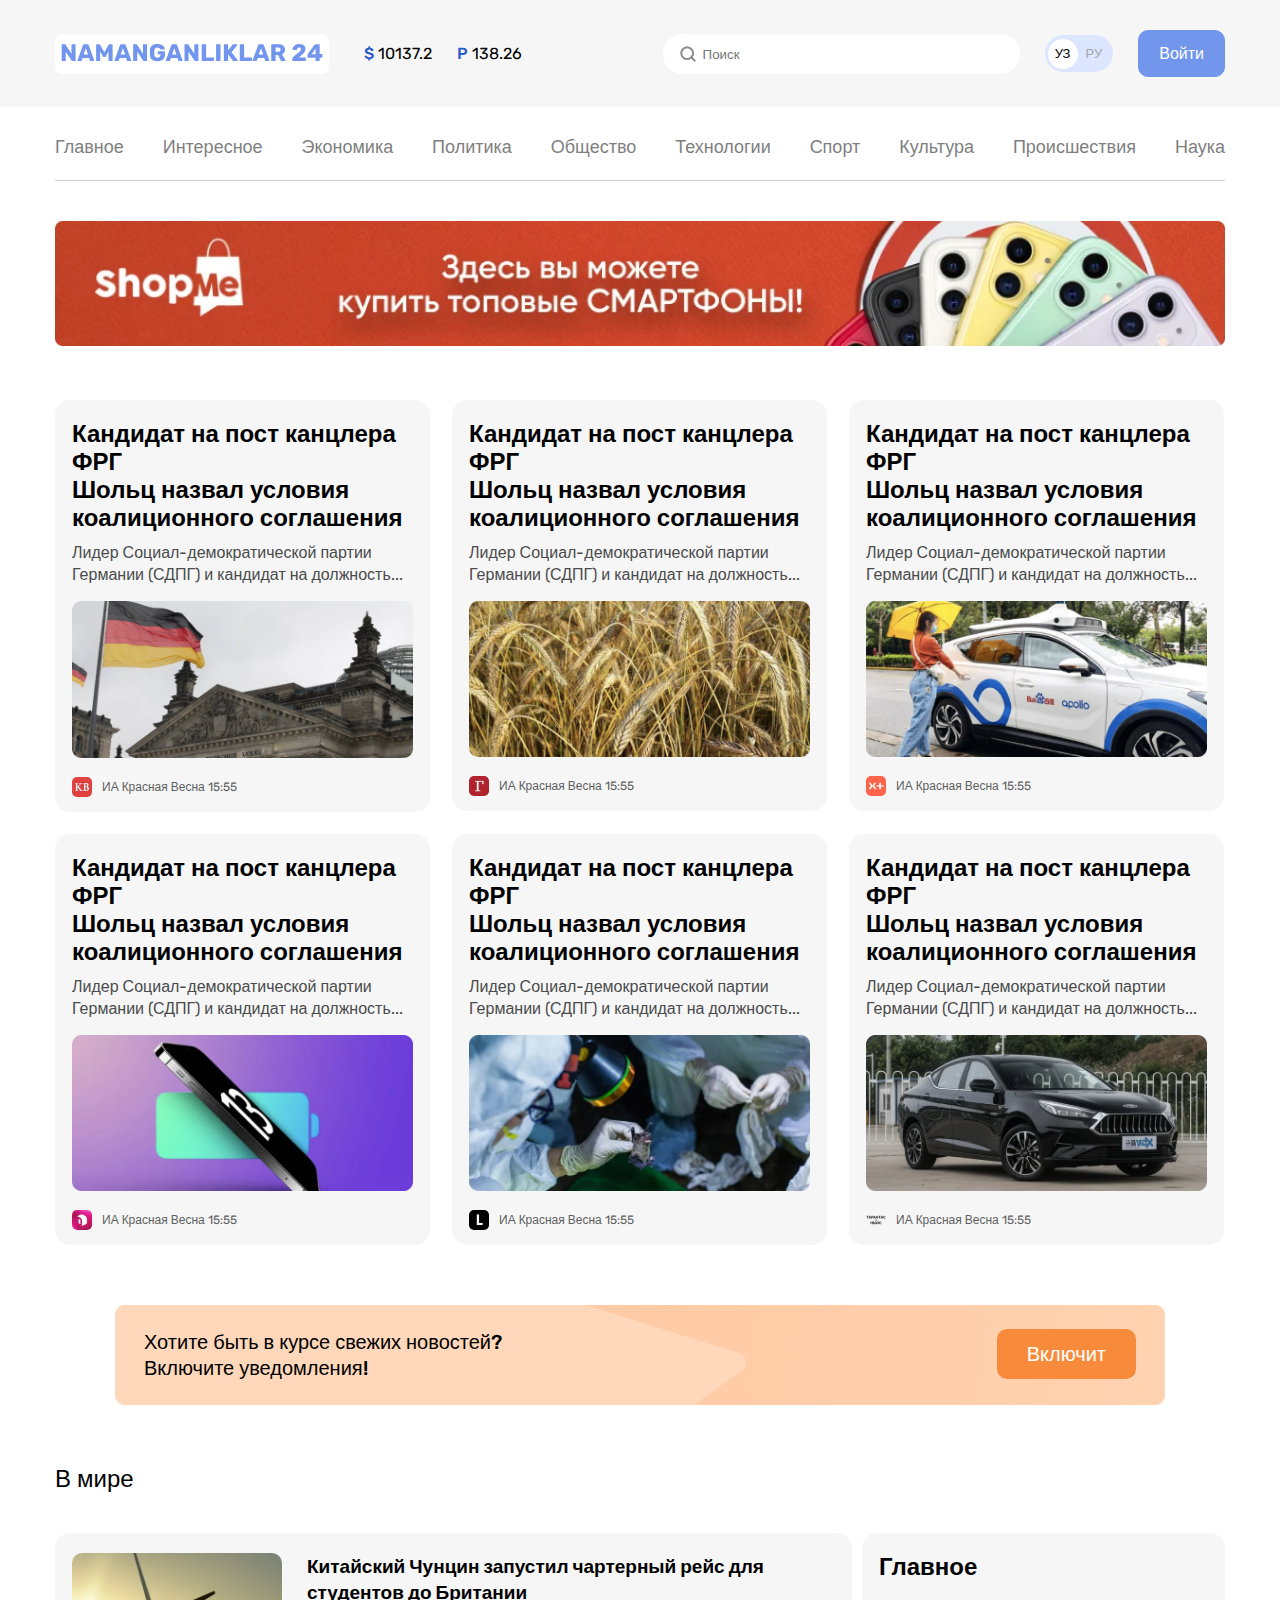
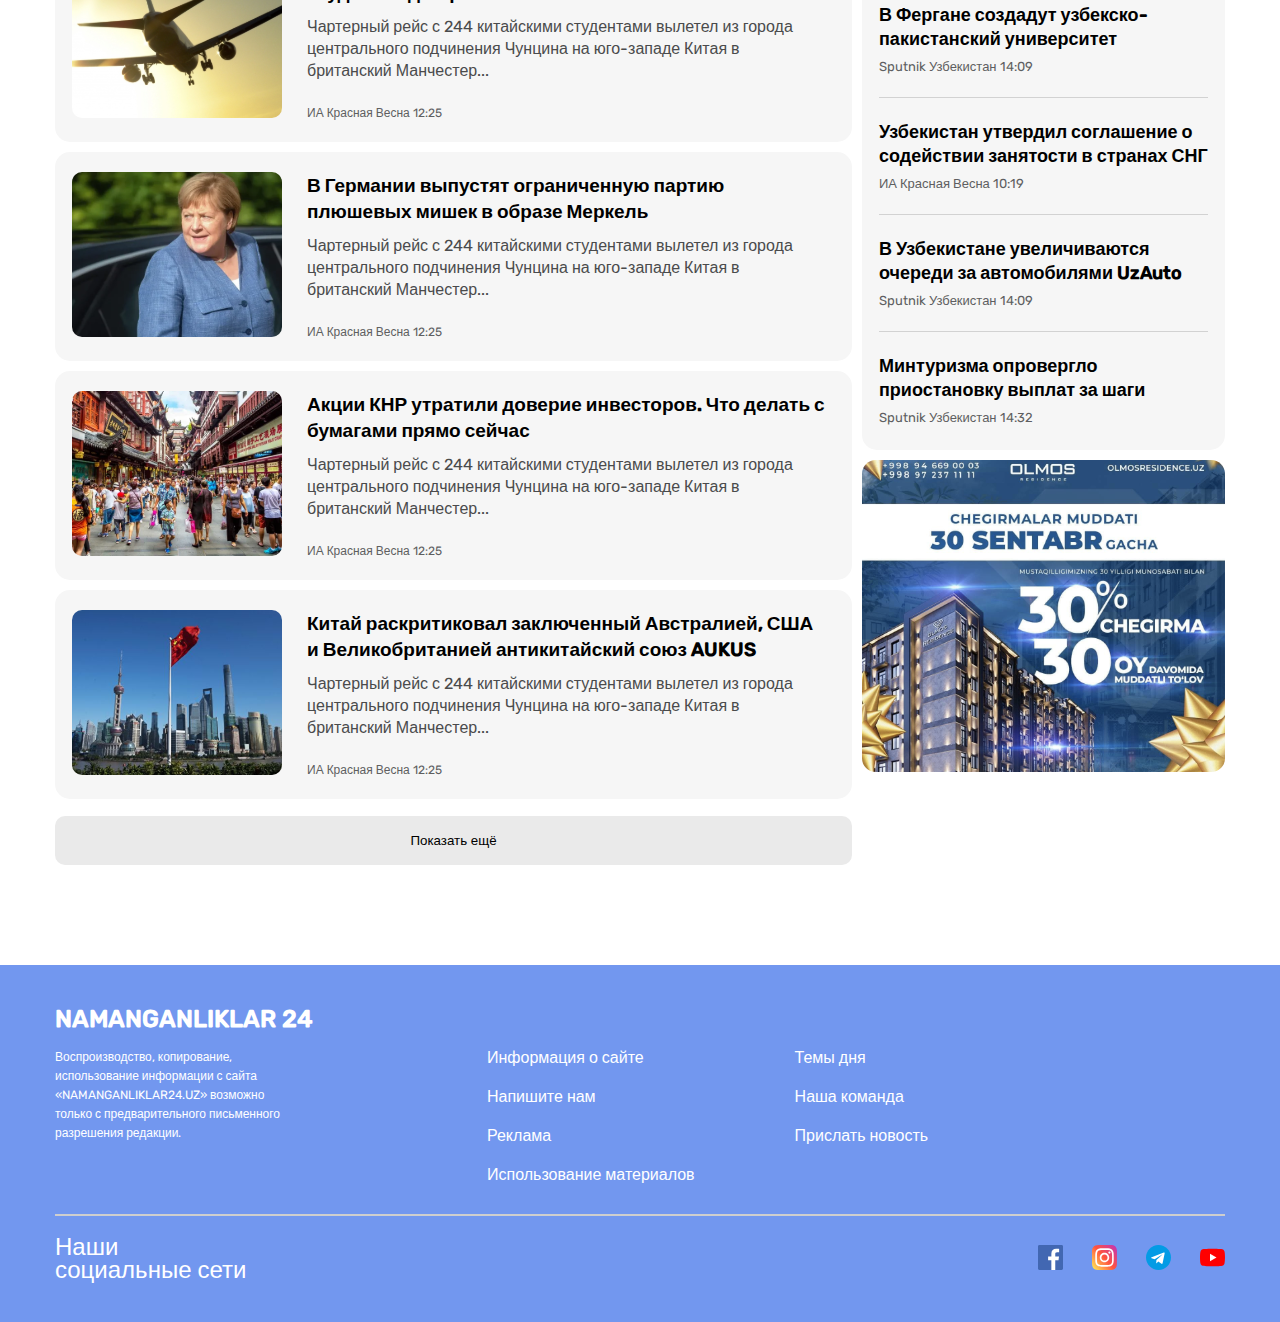
==== index.html @ 9842483d "Initial commit" ====
<!DOCTYPE html>
<html lang="en">

<head>
  <meta charset="UTF-8">
  <meta http-equiv="X-UA-Compatible" content="IE=edge">
  <meta name="viewport" content="width=device-width, initial-scale=1.0">
  <link rel="stylesheet" href="./css/main.css">
  <title>Namanganliklar 24</title>
</head>

<body>

  <header class="site-header" id="header">
    <div class="header-top">
      <div class="container">
        <div class="inner-header-top">
          <div class="header-right">
            <a href="#link" class="header-link">
              <img src="./images/logo.svg" alt="Site logo">
            </a>
            <div class="header-right-money">
              <p><span>$</span> 10137.2</p>
              <p><span>P</span> 138.26</p>
            </div>
          </div>

          <div class="header-left">
            <input type="search" placeholder="Поиск" class="header-input">
            <img src="./images/search.svg" alt="Input search icon">
            <div class="change-language-box">
              <div class="change-language">
                <span>УЗ</span>
                <p>РУ</p>
              </div>
            </div>
            <a href="#footer" class="header-btn">Войти</a>
          </div>
        </div>
      </div>
    </div>
    <div class="container">
      <div class="navbar">
        <ul class="navbar-list">
          <li class="navbar-item"><a href="#link">Главное</a></li>
          <li class="navbar-item"><a href="#link">Интересное</a></li>
          <li class="navbar-item"><a href="#link">Экономика</a></li>
          <li class="navbar-item"><a href="#link">Политика</a></li>
          <li class="navbar-item"><a href="#link">Общество</a></li>
          <li class="navbar-item"><a href="#link">Технологии</a></li>
          <li class="navbar-item"><a href="#link">Спорт</a></li>
          <li class="navbar-item"><a href="#link">Культура</a></li>
          <li class="navbar-item"><a href="#link">Происшествия</a></li>
          <li class="navbar-item"><a href="#link">Наука</a></li>
        </ul>
      </div>
    </div>
  </header>

  <main class="site-main">
    <div class="container">
      <div class="aside">
        <a href="#link">
          <img src="./images/aside-img.png" alt="ADS img">
        </a>
      </div>
    </div>

    <section class="cards-section">
      <div class="container">
        <ul class="cards-list">

          <li class="cards-item">
            <h2 class="cards-title">
              Кандидат на пост канцлера ФРГ <br> Шольц назвал условия коалиционного соглашения
            </h2>
            <p class="cards-desc">
              Лидер Социал-демократической партии Германии (СДПГ) и кандидат на должность...
            </p>
            <img src="./images/images-1.png" alt="Germany flag" class="cards-img">
            <div class="cards-footer">
              <img src="./images/text-img-1.svg" alt="Germany icon" class="cards-footer-icon">
              <p class="cards-footer-text">
                ИА Красная Весна 15:55
              </p>
            </div>
          </li>

          <li class="cards-item">
            <h2 class="cards-title">
              Кандидат на пост канцлера ФРГ <br> Шольц назвал условия коалиционного соглашения
            </h2>
            <p class="cards-desc">
              Лидер Социал-демократической партии Германии (СДПГ) и кандидат на должность...
            </p>
            <img src="./images/images-2.png" alt="Germany flag" class="cards-img">
            <div class="cards-footer">
              <img src="./images/text-img-2.svg" alt="Germany icon" class="cards-footer-icon">
              <p class="cards-footer-text">
                ИА Красная Весна 15:55
              </p>
            </div>
          </li>

          <li class="cards-item">
            <h2 class="cards-title">
              Кандидат на пост канцлера ФРГ <br> Шольц назвал условия коалиционного соглашения
            </h2>
            <p class="cards-desc">
              Лидер Социал-демократической партии Германии (СДПГ) и кандидат на должность...
            </p>
            <img src="./images/images-3.png" alt="Germany flag" class="cards-img">
            <div class="cards-footer">
              <img src="./images/text-img-3.svg" alt="Germany icon" class="cards-footer-icon">
              <p class="cards-footer-text">
                ИА Красная Весна 15:55
              </p>
            </div>
          </li>

          <li class="cards-item">
            <h2 class="cards-title">
              Кандидат на пост канцлера ФРГ <br> Шольц назвал условия коалиционного соглашения
            </h2>
            <p class="cards-desc">
              Лидер Социал-демократической партии Германии (СДПГ) и кандидат на должность...
            </p>
            <img src="./images/images-4.png" alt="Germany flag" class="cards-img">
            <div class="cards-footer">
              <img src="./images/text-img-4.svg" alt="Germany icon" class="cards-footer-icon">
              <p class="cards-footer-text">
                ИА Красная Весна 15:55
              </p>
            </div>
          </li>

          <li class="cards-item">
            <h2 class="cards-title">
              Кандидат на пост канцлера ФРГ <br> Шольц назвал условия коалиционного соглашения
            </h2>
            <p class="cards-desc">
              Лидер Социал-демократической партии Германии (СДПГ) и кандидат на должность...
            </p>
            <img src="./images/images-5.png" alt="iphone 13 pro images" class="cards-img">
            <div class="cards-footer">
              <img src="./images/text-img-5.svg" alt="Germany icon" class="cards-footer-icon">
              <p class="cards-footer-text">
                ИА Красная Весна 15:55
              </p>
            </div>
          </li>

          <li class="cards-item">
            <h2 class="cards-title">
              Кандидат на пост канцлера ФРГ <br> Шольц назвал условия коалиционного соглашения
            </h2>
            <p class="cards-desc">
              Лидер Социал-демократической партии Германии (СДПГ) и кандидат на должность...
            </p>
            <img src="./images/images-6.png" alt="Car which black img" class="cards-img">
            <div class="cards-footer">
              <img src="./images/text-img-6.svg" alt="Germany icon" class="cards-footer-icon">
              <p class="cards-footer-text">
                ИА Красная Весна 15:55
              </p>
            </div>
          </li>

        </ul>
      </div>

    </section>

    <section class="background-section">
      <div class="container">
        <div class="background">
          <div class="background-left">
            <h2 class="background-title">
              Хотите быть в курсе свежих новостей? Включите уведомления!
            </h2>
          </div>
          <div class="background-right">
            <a href="#link">
              Включит
            </a>
          </div>
        </div>
      </div>
    </section>

    <section class="news-section">
      <div class="container">
        <div class="news">
          <h2 class="news-title">В мире</h2>

          <div class="news-wrapper">
            <ul class="news-content">
              <li class="news-card">
                <div class="news-img">
                  <img src="./images/photo1.svg" width="210" height="165" alt="The plane is flying in the sky">
                </div>
                <div class="news-card-content">
                  <h3>Китайский Чунцин запустил чартерный рейс для студентов до Британии</h3>
                  <p>Чартерный рейс с 244 китайскими студентами вылетел из города центрального подчинения Чунцина на
                    юго-западе Китая в британский Манчестер...</p>
                  <span>ИА Красная Весна 12:25</span>
                </div>
              </li>
              <li class="news-card">
                <div class="news-img">
                  <img src="./images/photo2.svg" width="210" height="165" alt="The plane is flying in the sky">
                </div>
                <div class="news-card-content">
                  <h3>В Германии выпустят ограниченную партию плюшевых мишек в образе Меркель</h3>
                  <p>Чартерный рейс с 244 китайскими студентами вылетел из города центрального подчинения Чунцина на
                    юго-западе Китая в британский Манчестер...</p>
                  <span>ИА Красная Весна 12:25</span>
                </div>
              </li>
              <li class="news-card">
                <div class="news-img">
                  <img src="./images/photo3.svg" width="210" height="165" alt="The plane is flying in the sky">
                </div>
                <div class="news-card-content">
                  <h3>Акции КНР утратили доверие инвесторов. Что делать с бумагами прямо сейчас</h3>
                  <p>Чартерный рейс с 244 китайскими студентами вылетел из города центрального подчинения Чунцина на
                    юго-западе Китая в британский Манчестер...</p>
                  <span>ИА Красная Весна 12:25</span>
                </div>
              </li>
              <li class="news-card">
                <div class="news-img">
                  <img src="./images/photo4.svg" width="210" height="165" alt="The plane is flying in the sky">
                </div>
                <div class="news-card-content">
                  <h3>Китай раскритиковал заключенный Австралией, США и Великобританией антикитайский союз AUKUS</h3>
                  <p>Чартерный рейс с 244 китайскими студентами вылетел из города центрального подчинения Чунцина на
                    юго-западе Китая в британский Манчестер...</p>
                  <span>ИА Красная Весна 12:25</span>
                </div>
              </li>
            </ul>
            <div class="news-aside">
              <ul class="news_aside-list">
                <li class="news_aside-item">
                  <h2>Главное</h2>
                </li>

                <li class="news_aside-item">
                  <h3 class="aside_list-text">В Фергане создадут узбекско-пакистанский университет</h3>
                  <p class="aside_list-footer">Sputnik Узбекистан 14:09</p>
                </li>

                <li class="news_aside-item">
                  <h3 class="aside_list-text">Узбекистан утвердил соглашение о содействии занятости в странах СНГ</h3>
                  <p class="aside_list-footer">ИА Красная Весна 10:19</p>
                </li>

                <li class="news_aside-item">
                  <h3 class="aside_list-text">В Узбекистане увеличиваются очереди за автомобилями UzAuto</h3>
                  <p class="aside_list-footer">Sputnik Узбекистан 14:09</p>
                </li>

                <li class="news_aside-item">
                  <h3 class="aside_list-text">Минтуризма опровергло приостановку выплат за шаги</h3>
                  <p class="aside_list-footer">Sputnik Узбекистан 14:32</p>
                </li>
              </ul>
              <a href="#link" class="news_aside-img">
                <img src="./images/news-aside-img.svg" width="393" height="338" alt="ADS for home">
              </a>
            </div>
          </div>

          <button>Показать ещё </button>

        </div>
      </div>
    </section>

  </main>

  <footer class="site-footer" id="footer">
    <div class="container">
      <div class="footer-inner footer">
        <a href="#header" class="footer__logo-link">
          NAMANGANLIKLAR 24
        </a>
        <div class="footer__content-center center">
          <div class="center__text-wrapper">
            <p>Воспроизводство, копирование, использование информации с сайта «NAMANGANLIKLAR24.UZ» возможно только с
              предварительного письменного разрешения редакции.</p>
          </div>
          <div class="center__list-wrapper">
            <ul class="center__list">
              <li class="center__item"><a href="#header">Информация о сайте</a></li>
              <li class="center__item"><a href="#header">Напишите нам</a></li>
              <li class="center__item"><a href="#header">Реклама</a></li>
              <li class="center__item"><a href="#header">Использование материалов</a></li>
            </ul>
            <ul class="center__list">
              <li class="center__item"><a href="#header">Темы дня</a></li>
              <li class="center__item"><a href="#header">Наша команда</a></li>
              <li class="center__item"><a href="#header">Прислать новость</a></li>
            </ul>
          </div>
        </div>
        <div class="footer__bottom">
          <div class="footer__subtitle-wrapper">
            <h2>Наши <br> социальные сети</h2>
          </div>
          <div class="footer__social-links">
            <a href="#header">
              <img src="./images/free-icon-facebook-1384053 1.svg" width="25" height="25" alt="Facebook icon">
            </a>
            <a href="#header">
              <img src="./images/free-icon-instagram-2111463 1.svg" width="25" height="25" alt="Instagram icon">
            </a>
            <a href="#header">
              <img src="./images/free-icon-telegram-2111646 1.svg" width="25" height="25" alt="Telegram icon">
            </a>
            <a href="#header">
              <img src="./images/free-icon-youtube-1384060 1.svg" width="25" height="25" alt="Youtube icon">
            </a>
          </div>
        </div>
      </div>
    </div>
  </footer>

</body>

</html>
---- css/main.css ----
/* rubik-regular - latin */
@font-face {
  font-family: 'Rubik';
  font-style: normal;
  font-weight: 400;
  src: local(''),
    url('../fonts/rubik-v20-latin-regular.woff2') format('woff2'),
    /* Chrome 26+, Opera 23+, Firefox 39+ */
    url('../fonts/rubik-v20-latin-regular.woff') format('woff');
  /* Chrome 6+, Firefox 3.6+, IE 9+, Safari 5.1+ */
}

/* rubik-500 - latin */
@font-face {
  font-family: 'Rubik';
  font-style: normal;
  font-weight: 500;
  src: local(''),
    url('../fonts/rubik-v20-latin-500.woff2') format('woff2'),
    /* Chrome 26+, Opera 23+, Firefox 39+ */
    url('../fonts/rubik-v20-latin-500.woff') format('woff');
  /* Chrome 6+, Firefox 3.6+, IE 9+, Safari 5.1+ */
}

* {
  margin: 0;
  padding: 0;
  box-sizing: border-box;
  list-style: none;
  text-decoration: none;
}

body {
  font-family: 'Rubik', sans-serif;
}

html{
  scroll-behavior: smooth;
}

.container {
  width: 1200px;
  margin: 0 auto;
  padding: 0 15px;
}

.site-header {
  margin-bottom: 40px;
}

.header-top {
  padding: 30px 0;
  background-color: #F6F6F6;
  ;
}

.inner-header-top {
  display: flex;
  align-items: center;
}

.header-right {
  display: flex;
  align-items: center;
  margin-right: auto;
}

.header-link {
  padding: 9px 6px 8px;
  display: inline-block;
  background: #FFFFFF;
  border-radius: 7px;
  margin-right: 35px;
}

.header-right-money {
  display: flex;
}

.header-right-money p:first-child {
  margin-right: 25px;
}

.header-right-money span {
  font-weight: 500;
  font-size: 16px;
  line-height: 19px;
  color: #2959CE;
}

.header-left {
  display: flex;
  align-items: center;
}

.header-left img {
  margin: 0 6px 0 15px;
  position: absolute;
  color: #A6A6A6;
}

.header-input {
  padding: 13px 140px 12px 40px;
  border: none;
  margin-right: 25px;
  background: #FFFFFF;
  border-radius: 60px;
}

.change-language-box {
  margin-right: 25px;
  display: flex;
  background: #DCE6FF;
  border-radius: 39px;
}

.change-language {
  padding: 0px 3px;
  display: flex;
  align-items: center;
  font-weight: 400;
  font-size: 13px;
  line-height: 15px;
}

.change-language:hover p {
  background-color: #fff;
  border-radius: 50%;
  cursor: pointer;
  color: black;
}

.change-language-box:hover span {
  background-color: transparent;
  color: #A6A6A6;
}

.change-language-box span {
  width: 30px;
  height: 30px;
  display: flex;
  align-items: center;
  justify-content: center;
  background-color: #fff;
  border-radius: 50%;
  cursor: pointer;
  transition: all .3s;
}


.change-language-box p {
  margin: 3px 0 3px;
  padding: 8px;
  color: #A6A6A6;
  transition: all .3s;
}

.header-btn {
  padding: 13px 20px;
  display: inline-block;
  font-weight: 500;
  font-size: 16px;
  line-height: 19px;
  color: #FFFFFF;
  background: #7296EC;
  border-radius: 10px;
  text-decoration: none;
  border: 1px solid #7296EC;
  transition: all .3s;
}

.header-btn:hover {
  background-color: #fff;
  color: #7296EC;
}

.navbar-list {
  padding: 30px 0 20px;
  display: flex;
  justify-content: space-between;
  border-bottom: 1px solid #D1D1D1;
  list-style: none;
}

.navbar-item a {
  font-weight: 500;
  font-size: 18px;
  line-height: 21px;
  text-align: center;
  color: #7F7F7F;
  text-decoration: none;
}

.navbar-item {
  border-bottom: 2px solid transparent;
  transition: all .3s;
}

.navbar-item:hover {
  border-bottom: 2px solid black;
}

.aside {
  margin-bottom: 50px;
}

.aside a {
  display: inline-block;
}

.aside img {
  width: 100%;
}

/* section card */

.cards-list {
  margin-bottom: 60px;
  display: flex;
  align-items: center;
  flex-wrap: wrap;
  gap: 22px;
}

.cards-item {
  padding: 20px 17px 15px;
  width: 375px;
  background: #F6F6F6;
  border-radius: 15px;
}

.cards-title {
  margin-bottom: 10px;
  width: 15;
}

.cards-desc {
  margin-bottom: 15px;
  width: 15;
  font-weight: 400;
  font-size: 16px;
  line-height: 22px;
  color: #4A4B4C;
}

.cards-img {
  margin-bottom: 15px;
  width: 100%;
}

.cards-footer {
  display: flex;
  align-items: center;
  gap: 10px;
}

.cards-footer-text {
  font-weight: 400;
  font-size: 12px;
  line-height: 14px;
  color: #5E5F61;
}

/* background-section */

.background-section {
  margin-bottom: 60px;
}

.background {
  margin: 0 auto;
  padding: 24px 29px;
  width: 1050px;
  display: flex;
  justify-content: space-between;
  background-image: url(../images/bg-img.svg);
}

.background-title {
  width: 404px;
  font-weight: 500;
  font-size: 20px;
  line-height: 26px;
  color: #000000;
}

.background-right a {
  padding: 13px 30px;
  display: inline-block;
  font-weight: 500;
  font-size: 20px;
  line-height: 24px;
  color: #FFFFFF;
  background: #F78B3B;
  border-radius: 10px;
}

/* News section */

.news-section {
  margin-bottom: 100px;
}

.news-title {
  margin-bottom: 40px;
  font-weight: 500;
  font-size: 24px;
  line-height: 28px;
  color: #000000;
}

.news-wrapper {
  margin-bottom: 17px;
  display: flex;
  gap: 10px;
}

.news-content {
  display: flex;
  flex-direction: column;
  gap: 10px;
}

.news-card {
  padding: 20px 25px 20px 17px;
  width: 797px;
  display: flex;
  align-items: center;
  justify-content: space-between;
  background: #F6F6F6;
  border-radius: 15px;
}

.news-card-content {
  width: 520px;
}

.news-card-content h3 {
  margin-bottom: 10px;
  font-size: 19px;
  line-height: 26px;
  color: #000000;
}

.news-card-content p {
  margin-bottom: 20px;
  font-weight: 400;
  font-size: 16px;
  line-height: 22px;
  color: #4A4B4C;
}

.news-card-content span {
  font-weight: 400;
  font-size: 12px;
  line-height: 14px;
  color: #5E5F61;
}

.news_aside-list {
  margin-bottom: 10px;
  padding: 20px 17px 25px;
  background: #F6F6F6;
  border-radius: 15px;
}

.news_aside-item+.news_aside-item {
  padding: 22px 0 23px;
  border-bottom: 1px solid #D2D2D2;
}

.news_aside-item:last-child {
  padding-bottom: 0;
  border: none;
}

.aside_list-text {
  margin-bottom: 8px;
  font-size: 18px;
  line-height: 24px;
  color: #000000;
}

.aside_list-footer {
  font-weight: 400;
  font-size: 13px;
  line-height: 15px;
  color: #5E5F61;
}

.news_aside-img {
  display: inline-block;
}

.news_aside-img img {
  width: 100%;
  height: 100%;
}

.news button {
  padding: 17px;
  width: 797px;
  border: none;
  background: #EAEAEA;
  border-radius: 10px;
}

/* Footer section */

.site-footer {
  background: #7297ef;
  padding: 40px 0;
}

.footer__logo-link {
  display: inline-block;
  margin-bottom: 15px;
  font-weight: 700;
  font-size: 24px;
  line-height: 28px;
  color: #fff;
}

.footer__content-center {
  padding-bottom: 30px;
  border-bottom: 2px solid #cecece;
  display: flex;
  align-items: flex-start;
}

.center__text-wrapper {
  margin-right: 203px;
  width: 229px;
  font-weight: 400;
  font-size: 12px;
  line-height: 19px;
  color: #FFFFFF;
}

.center__list-wrapper {
  display: flex;
}

.center__list:nth-child(1) {
  margin-right: 100px;
}

.center__list-wrapper p {
  font-weight: 400;
  font-size: 12px;
  line-height: 19px;
  color: #FFFFFF;
}

.center__list {
  font-weight: 500;
  font-size: 16px;
  line-height: 19px;
}

.center__item a{
  color: #FFFFFF;
}

.center__item+.center__item {
  margin-top: 20px;
}

.footer__bottom {
  padding-top: 20px;
  display: flex;
  align-items: center;
  justify-content: space-between;
}

.footer__subtitle-wrapper h2 {
  font-weight: 500;
  font-style: 18px;
  line-height: 23px;
  color: #FFFFFF;
}

.footer__social-links a {
  display: inline-block;
}

a+a {
  margin-left: 25px;
}
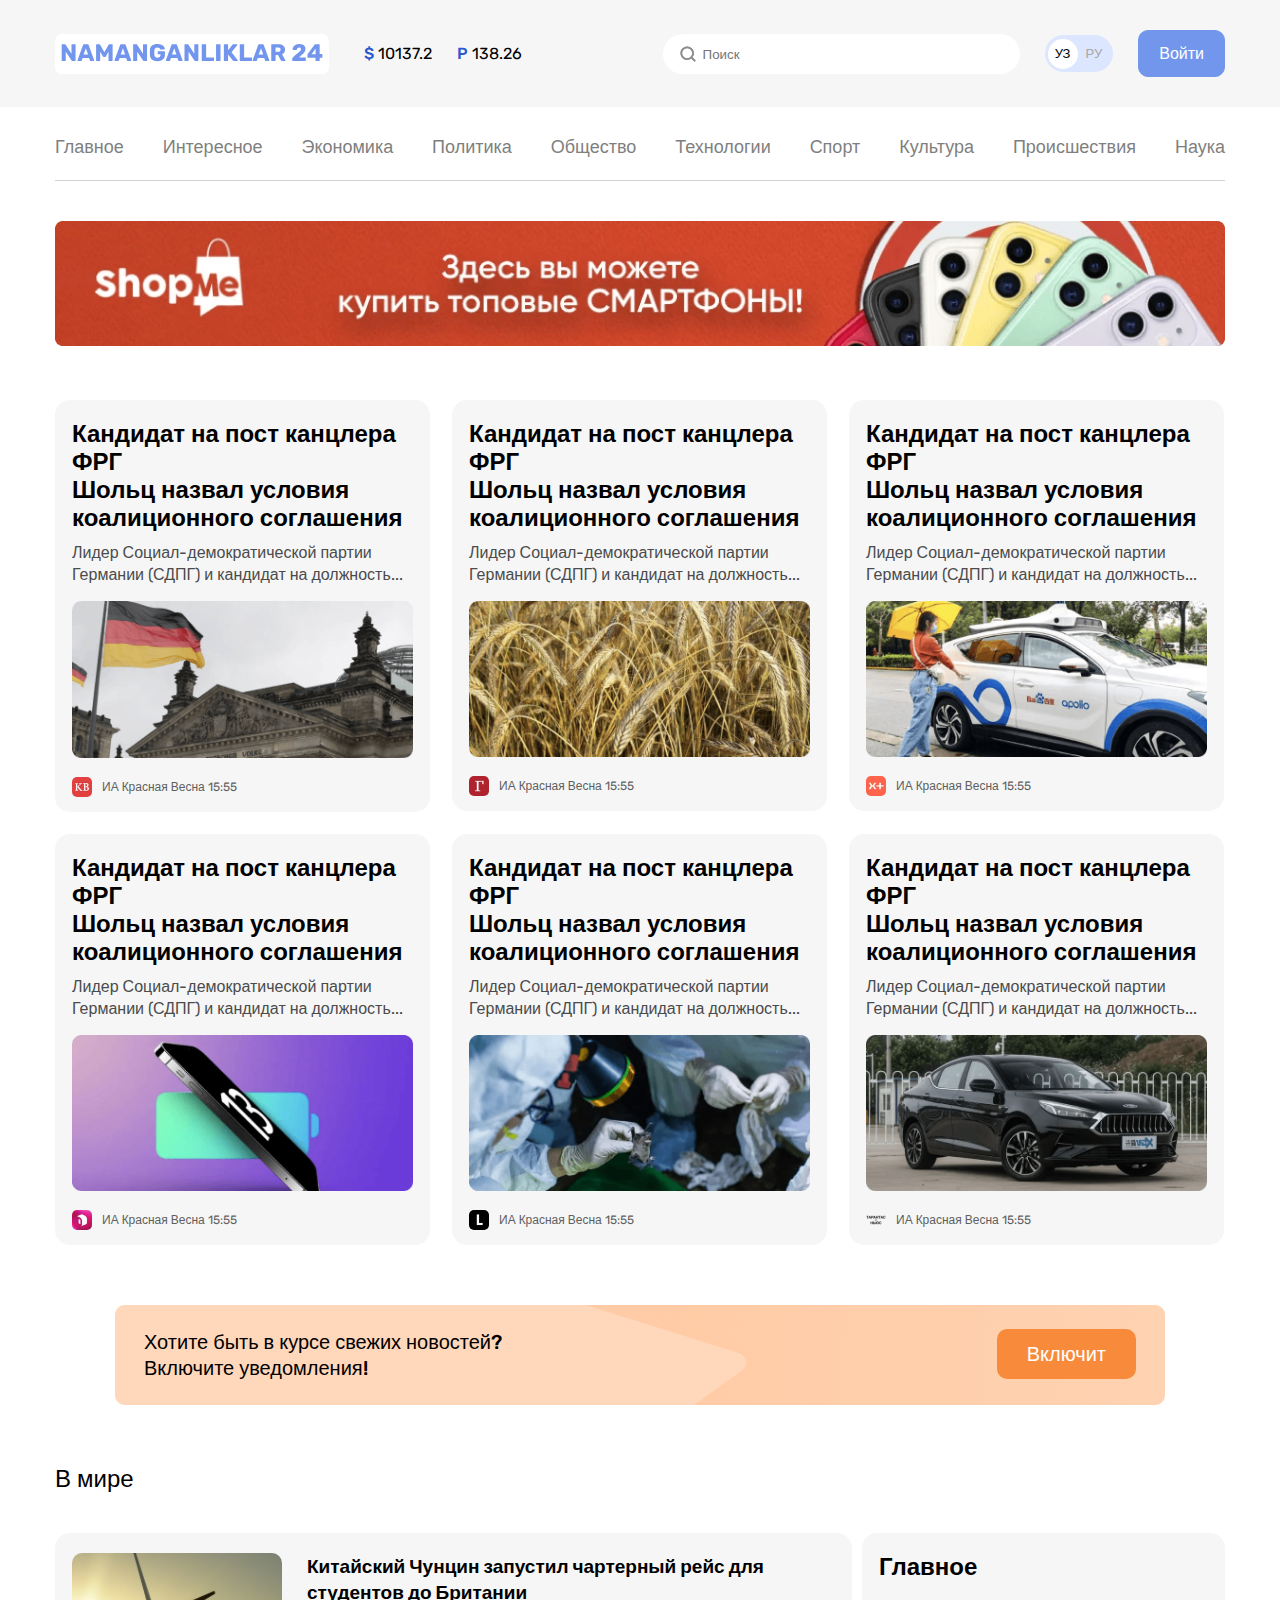
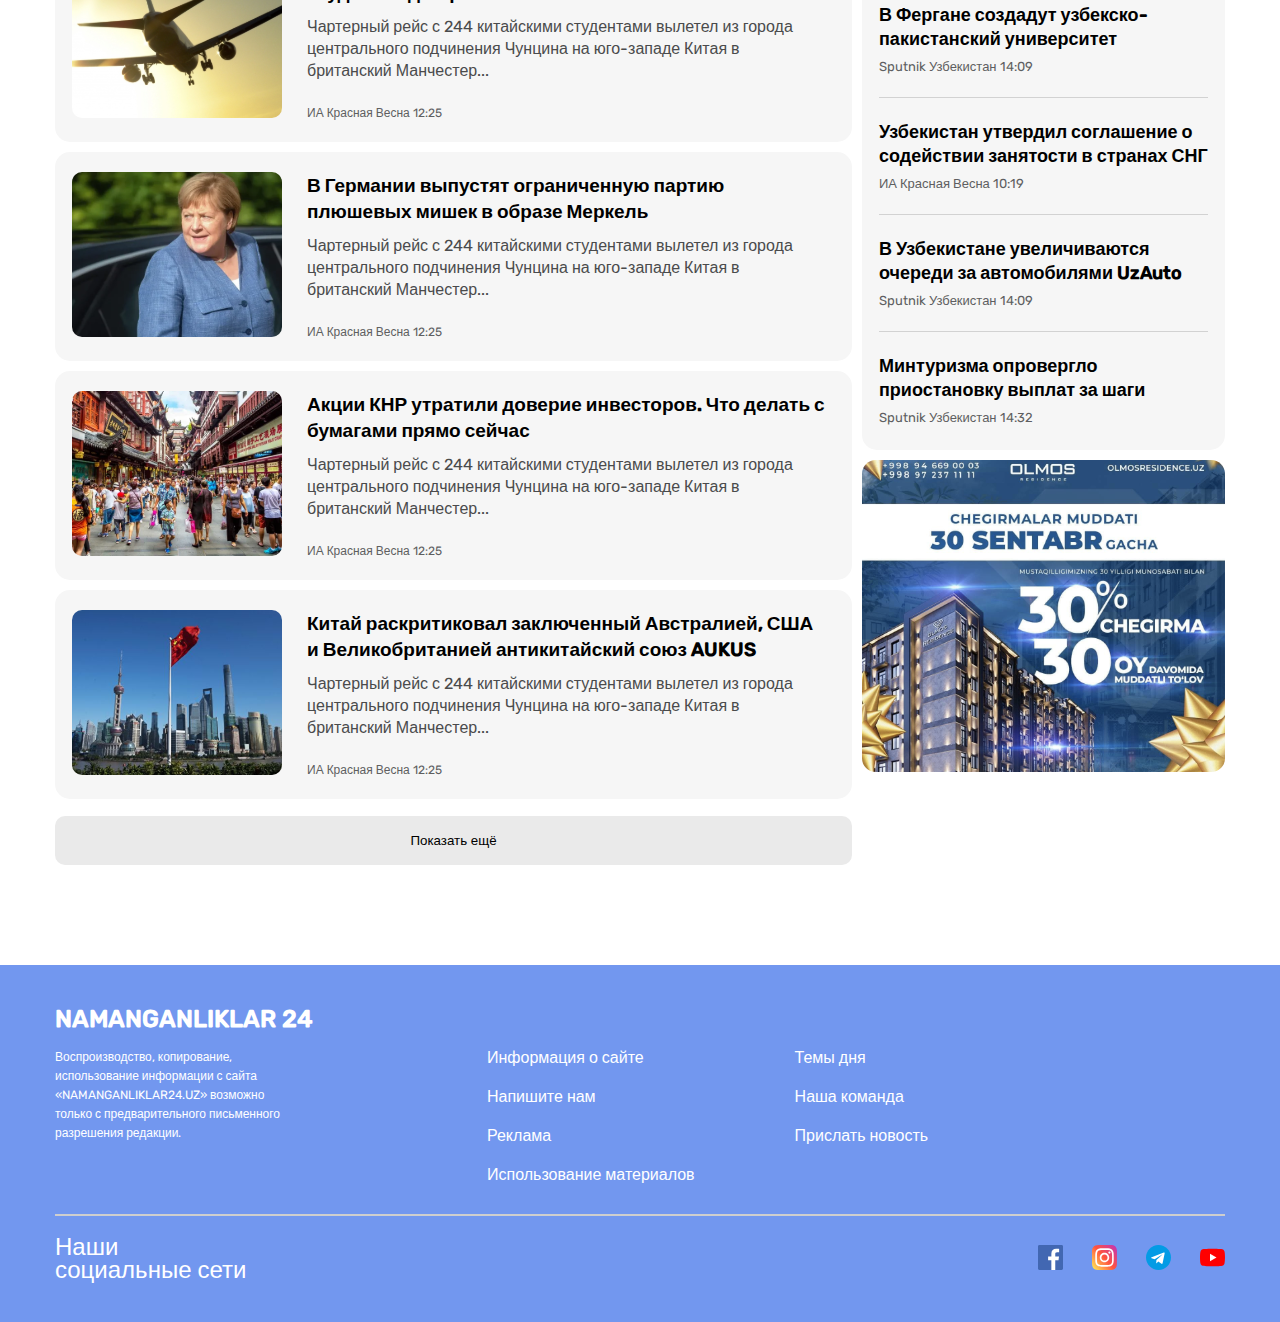
==== commit 1e3bbadf: "Change files" ====
--- a/index.html
+++ b/index.html
@@ -5,7 +5,11 @@
   <meta charset="UTF-8">
   <meta http-equiv="X-UA-Compatible" content="IE=edge">
   <meta name="viewport" content="width=device-width, initial-scale=1.0">
-  <link rel="stylesheet" href="./css/main.css">
+  <!-- minifier css -->
+  <link rel="stylesheet" href="./css/main.min.css">
+
+  <!-- local css link -->
+  <!-- <link rel="stylesheet" href="./css/main.css"> -->
   <title>Namanganliklar 24</title>
 </head>
 
@@ -311,16 +315,16 @@
           </div>
           <div class="footer__social-links">
             <a href="#header">
-              <img src="./images/free-icon-facebook-1384053 1.svg" width="25" height="25" alt="Facebook icon">
+              <img src="./images/free-icon-facebook.svg" width="25" height="25" alt="Facebook icon">
             </a>
             <a href="#header">
-              <img src="./images/free-icon-instagram-2111463 1.svg" width="25" height="25" alt="Instagram icon">
+              <img src="./images/free-icon-instagram.svg" width="25" height="25" alt="Instagram icon">
             </a>
             <a href="#header">
-              <img src="./images/free-icon-telegram-2111646 1.svg" width="25" height="25" alt="Telegram icon">
+              <img src="./images/free-icon-telegram.svg" width="25" height="25" alt="Telegram icon">
             </a>
             <a href="#header">
-              <img src="./images/free-icon-youtube-1384060 1.svg" width="25" height="25" alt="Youtube icon">
+              <img src="./images/free-icon-youtube.svg" width="25" height="25" alt="Youtube icon">
             </a>
           </div>
         </div>
--- a/css/main.min.css
+++ b/css/main.min.css
@@ -0,0 +1 @@
+@font-face{font-family:'Rubik';font-style:normal;font-weight:400;src:local(''),url('../fonts/rubik-v20-latin-regular.woff2') format('woff2'),url('../fonts/rubik-v20-latin-regular.woff') format('woff')}@font-face{font-family:'Rubik';font-style:normal;font-weight:500;src:local(''),url('../fonts/rubik-v20-latin-500.woff2') format('woff2'),url('../fonts/rubik-v20-latin-500.woff') format('woff')}*{margin:0;padding:0;-webkit-box-sizing:border-box;box-sizing:border-box;list-style:none;text-decoration:none}body{font-family:'Rubik',sans-serif}html{scroll-behavior:smooth}.container{width:1200px;margin:0 auto;padding:0 15px}.site-header{margin-bottom:40px}.header-top{padding:30px 0;background-color:#F6F6F6;}.inner-header-top{display:-webkit-box;display:-ms-flexbox;display:flex;-webkit-box-align:center;-ms-flex-align:center;align-items:center}.header-right{display:-webkit-box;display:-ms-flexbox;display:flex;-webkit-box-align:center;-ms-flex-align:center;align-items:center;margin-right:auto}.header-link{padding:9px 6px 8px;display:inline-block;background:#FFF;border-radius:7px;margin-right:35px}.header-right-money{display:-webkit-box;display:-ms-flexbox;display:flex}.header-right-money p:first-child{margin-right:25px}.header-right-money span{font-weight:500;font-size:16px;line-height:19px;color:#2959CE}.header-left{display:-webkit-box;display:-ms-flexbox;display:flex;-webkit-box-align:center;-ms-flex-align:center;align-items:center}.header-left img{margin:0 6px 0 15px;position:absolute;color:#A6A6A6}.header-input{padding:13px 140px 12px 40px;border:none;margin-right:25px;background:#FFF;border-radius:60px}.change-language-box{margin-right:25px;display:-webkit-box;display:-ms-flexbox;display:flex;background:#DCE6FF;border-radius:39px}.change-language{padding:0 3px;display:-webkit-box;display:-ms-flexbox;display:flex;-webkit-box-align:center;-ms-flex-align:center;align-items:center;font-weight:400;font-size:13px;line-height:15px}.change-language:hover p{background-color:#fff;border-radius:50%;cursor:pointer;color:black}.change-language-box:hover span{background-color:transparent;color:#A6A6A6}.change-language-box span{width:30px;height:30px;display:-webkit-box;display:-ms-flexbox;display:flex;-webkit-box-align:center;-ms-flex-align:center;align-items:center;-webkit-box-pack:center;-ms-flex-pack:center;justify-content:center;background-color:#fff;border-radius:50%;cursor:pointer;-webkit-transition:all .3s;-o-transition:all .3s;transition:all .3s}.change-language-box p{margin:3px 0 3px;padding:8px;color:#A6A6A6;-webkit-transition:all .3s;-o-transition:all .3s;transition:all .3s}.header-btn{padding:13px 20px;display:inline-block;font-weight:500;font-size:16px;line-height:19px;color:#FFF;background:#7296EC;border-radius:10px;text-decoration:none;border:1px solid #7296EC;-webkit-transition:all .3s;-o-transition:all .3s;transition:all .3s}.header-btn:hover{background-color:#fff;color:#7296EC}.navbar-list{padding:30px 0 20px;display:-webkit-box;display:-ms-flexbox;display:flex;-webkit-box-pack:justify;-ms-flex-pack:justify;justify-content:space-between;border-bottom:1px solid #D1D1D1;list-style:none}.navbar-item a{font-weight:500;font-size:18px;line-height:21px;text-align:center;color:#7F7F7F;text-decoration:none}.navbar-item{border-bottom:2px solid transparent;-webkit-transition:all .3s;-o-transition:all .3s;transition:all .3s}.navbar-item:hover{border-bottom:2px solid black}.aside{margin-bottom:50px}.aside a{display:inline-block}.aside img{width:100%}.cards-list{margin-bottom:60px;display:-webkit-box;display:-ms-flexbox;display:flex;-webkit-box-align:center;-ms-flex-align:center;align-items:center;-ms-flex-wrap:wrap;flex-wrap:wrap;gap:22px}.cards-item{padding:20px 17px 15px;width:375px;background:#F6F6F6;border-radius:15px}.cards-title{margin-bottom:10px;width:15}.cards-desc{margin-bottom:15px;width:15;font-weight:400;font-size:16px;line-height:22px;color:#4A4B4C}.cards-img{margin-bottom:15px;width:100%}.cards-footer{display:-webkit-box;display:-ms-flexbox;display:flex;-webkit-box-align:center;-ms-flex-align:center;align-items:center;gap:10px}.cards-footer-text{font-weight:400;font-size:12px;line-height:14px;color:#5E5F61}.background-section{margin-bottom:60px}.background{margin:0 auto;padding:24px 29px;width:1050px;display:-webkit-box;display:-ms-flexbox;display:flex;-webkit-box-pack:justify;-ms-flex-pack:justify;justify-content:space-between;background-image:url(../images/bg-img.svg)}.background-title{width:404px;font-weight:500;font-size:20px;line-height:26px;color:#000}.background-right a{padding:13px 30px;display:inline-block;font-weight:500;font-size:20px;line-height:24px;color:#FFF;background:#F78B3B;border-radius:10px}.news-section{margin-bottom:100px}.news-title{margin-bottom:40px;font-weight:500;font-size:24px;line-height:28px;color:#000}.news-wrapper{margin-bottom:17px;display:-webkit-box;display:-ms-flexbox;display:flex;gap:10px}.news-content{display:-webkit-box;display:-ms-flexbox;display:flex;-webkit-box-orient:vertical;-webkit-box-direction:normal;-ms-flex-direction:column;flex-direction:column;gap:10px}.news-card{padding:20px 25px 20px 17px;width:797px;display:-webkit-box;display:-ms-flexbox;display:flex;-webkit-box-align:center;-ms-flex-align:center;align-items:center;-webkit-box-pack:justify;-ms-flex-pack:justify;justify-content:space-between;background:#F6F6F6;border-radius:15px}.news-card-content{width:520px}.news-card-content h3{margin-bottom:10px;font-size:19px;line-height:26px;color:#000}.news-card-content p{margin-bottom:20px;font-weight:400;font-size:16px;line-height:22px;color:#4A4B4C}.news-card-content span{font-weight:400;font-size:12px;line-height:14px;color:#5E5F61}.news_aside-list{margin-bottom:10px;padding:20px 17px 25px;background:#F6F6F6;border-radius:15px}.news_aside-item+.news_aside-item{padding:22px 0 23px;border-bottom:1px solid #D2D2D2}.news_aside-item:last-child{padding-bottom:0;border:none}.aside_list-text{margin-bottom:8px;font-size:18px;line-height:24px;color:#000}.aside_list-footer{font-weight:400;font-size:13px;line-height:15px;color:#5E5F61}.news_aside-img{display:inline-block}.news_aside-img img{width:100%;height:100%}.news button{padding:17px;width:797px;border:none;background:#EAEAEA;border-radius:10px}.site-footer{background:#7297ef;padding:40px 0}.footer__logo-link{display:inline-block;margin-bottom:15px;font-weight:700;font-size:24px;line-height:28px;color:#fff}.footer__content-center{padding-bottom:30px;border-bottom:2px solid #cecece;display:-webkit-box;display:-ms-flexbox;display:flex;-webkit-box-align:start;-ms-flex-align:start;align-items:flex-start}.center__text-wrapper{margin-right:203px;width:229px;font-weight:400;font-size:12px;line-height:19px;color:#FFF}.center__list-wrapper{display:-webkit-box;display:-ms-flexbox;display:flex}.center__list:nth-child(1){margin-right:100px}.center__list-wrapper p{font-weight:400;font-size:12px;line-height:19px;color:#FFF}.center__list{font-weight:500;font-size:16px;line-height:19px}.center__item a{color:#FFF}.center__item+.center__item{margin-top:20px}.footer__bottom{padding-top:20px;display:-webkit-box;display:-ms-flexbox;display:flex;-webkit-box-align:center;-ms-flex-align:center;align-items:center;-webkit-box-pack:justify;-ms-flex-pack:justify;justify-content:space-between}.footer__subtitle-wrapper h2{font-weight:500;font-style:18px;line-height:23px;color:#FFF}.footer__social-links a{display:inline-block}a+a{margin-left:25px}--- a/css/main.css
+++ b/css/main.css
@@ -1,4 +1,3 @@
-/* rubik-regular - latin */
 @font-face {
   font-family: 'Rubik';
   font-style: normal;
@@ -10,7 +9,6 @@
   /* Chrome 6+, Firefox 3.6+, IE 9+, Safari 5.1+ */
 }
 
-/* rubik-500 - latin */
 @font-face {
   font-family: 'Rubik';
   font-style: normal;
@@ -25,7 +23,8 @@
 * {
   margin: 0;
   padding: 0;
-  box-sizing: border-box;
+  -webkit-box-sizing: border-box;
+          box-sizing: border-box;
   list-style: none;
   text-decoration: none;
 }
@@ -55,13 +54,21 @@
 }
 
 .inner-header-top {
-  display: flex;
-  align-items: center;
+  display: -webkit-box;
+  display: -ms-flexbox;
+  display: flex;
+  -webkit-box-align: center;
+      -ms-flex-align: center;
+          align-items: center;
 }
 
 .header-right {
-  display: flex;
-  align-items: center;
+  display: -webkit-box;
+  display: -ms-flexbox;
+  display: flex;
+  -webkit-box-align: center;
+      -ms-flex-align: center;
+          align-items: center;
   margin-right: auto;
 }
 
@@ -74,6 +81,8 @@
 }
 
 .header-right-money {
+  display: -webkit-box;
+  display: -ms-flexbox;
   display: flex;
 }
 
@@ -89,8 +98,12 @@
 }
 
 .header-left {
-  display: flex;
-  align-items: center;
+  display: -webkit-box;
+  display: -ms-flexbox;
+  display: flex;
+  -webkit-box-align: center;
+      -ms-flex-align: center;
+          align-items: center;
 }
 
 .header-left img {
@@ -109,6 +122,8 @@
 
 .change-language-box {
   margin-right: 25px;
+  display: -webkit-box;
+  display: -ms-flexbox;
   display: flex;
   background: #DCE6FF;
   border-radius: 39px;
@@ -116,8 +131,12 @@
 
 .change-language {
   padding: 0px 3px;
-  display: flex;
-  align-items: center;
+  display: -webkit-box;
+  display: -ms-flexbox;
+  display: flex;
+  -webkit-box-align: center;
+      -ms-flex-align: center;
+          align-items: center;
   font-weight: 400;
   font-size: 13px;
   line-height: 15px;
@@ -138,12 +157,20 @@
 .change-language-box span {
   width: 30px;
   height: 30px;
-  display: flex;
-  align-items: center;
-  justify-content: center;
+  display: -webkit-box;
+  display: -ms-flexbox;
+  display: flex;
+  -webkit-box-align: center;
+      -ms-flex-align: center;
+          align-items: center;
+  -webkit-box-pack: center;
+      -ms-flex-pack: center;
+          justify-content: center;
   background-color: #fff;
   border-radius: 50%;
   cursor: pointer;
+  -webkit-transition: all .3s;
+  -o-transition: all .3s;
   transition: all .3s;
 }
 
@@ -152,6 +179,8 @@
   margin: 3px 0 3px;
   padding: 8px;
   color: #A6A6A6;
+  -webkit-transition: all .3s;
+  -o-transition: all .3s;
   transition: all .3s;
 }
 
@@ -166,6 +195,8 @@
   border-radius: 10px;
   text-decoration: none;
   border: 1px solid #7296EC;
+  -webkit-transition: all .3s;
+  -o-transition: all .3s;
   transition: all .3s;
 }
 
@@ -176,8 +207,12 @@
 
 .navbar-list {
   padding: 30px 0 20px;
-  display: flex;
-  justify-content: space-between;
+  display: -webkit-box;
+  display: -ms-flexbox;
+  display: flex;
+  -webkit-box-pack: justify;
+      -ms-flex-pack: justify;
+          justify-content: space-between;
   border-bottom: 1px solid #D1D1D1;
   list-style: none;
 }
@@ -193,6 +228,8 @@
 
 .navbar-item {
   border-bottom: 2px solid transparent;
+  -webkit-transition: all .3s;
+  -o-transition: all .3s;
   transition: all .3s;
 }
 
@@ -216,9 +253,14 @@
 
 .cards-list {
   margin-bottom: 60px;
-  display: flex;
-  align-items: center;
-  flex-wrap: wrap;
+  display: -webkit-box;
+  display: -ms-flexbox;
+  display: flex;
+  -webkit-box-align: center;
+      -ms-flex-align: center;
+          align-items: center;
+  -ms-flex-wrap: wrap;
+      flex-wrap: wrap;
   gap: 22px;
 }
 
@@ -249,8 +291,12 @@
 }
 
 .cards-footer {
-  display: flex;
-  align-items: center;
+  display: -webkit-box;
+  display: -ms-flexbox;
+  display: flex;
+  -webkit-box-align: center;
+      -ms-flex-align: center;
+          align-items: center;
   gap: 10px;
 }
 
@@ -271,8 +317,12 @@
   margin: 0 auto;
   padding: 24px 29px;
   width: 1050px;
-  display: flex;
-  justify-content: space-between;
+  display: -webkit-box;
+  display: -ms-flexbox;
+  display: flex;
+  -webkit-box-pack: justify;
+      -ms-flex-pack: justify;
+          justify-content: space-between;
   background-image: url(../images/bg-img.svg);
 }
 
@@ -311,22 +361,35 @@
 
 .news-wrapper {
   margin-bottom: 17px;
+  display: -webkit-box;
+  display: -ms-flexbox;
   display: flex;
   gap: 10px;
 }
 
 .news-content {
-  display: flex;
-  flex-direction: column;
+  display: -webkit-box;
+  display: -ms-flexbox;
+  display: flex;
+  -webkit-box-orient: vertical;
+  -webkit-box-direction: normal;
+      -ms-flex-direction: column;
+          flex-direction: column;
   gap: 10px;
 }
 
 .news-card {
   padding: 20px 25px 20px 17px;
   width: 797px;
-  display: flex;
-  align-items: center;
-  justify-content: space-between;
+  display: -webkit-box;
+  display: -ms-flexbox;
+  display: flex;
+  -webkit-box-align: center;
+      -ms-flex-align: center;
+          align-items: center;
+  -webkit-box-pack: justify;
+      -ms-flex-pack: justify;
+          justify-content: space-between;
   background: #F6F6F6;
   border-radius: 15px;
 }
@@ -424,8 +487,12 @@
 .footer__content-center {
   padding-bottom: 30px;
   border-bottom: 2px solid #cecece;
-  display: flex;
-  align-items: flex-start;
+  display: -webkit-box;
+  display: -ms-flexbox;
+  display: flex;
+  -webkit-box-align: start;
+      -ms-flex-align: start;
+          align-items: flex-start;
 }
 
 .center__text-wrapper {
@@ -438,6 +505,8 @@
 }
 
 .center__list-wrapper {
+  display: -webkit-box;
+  display: -ms-flexbox;
   display: flex;
 }
 
@@ -468,9 +537,15 @@
 
 .footer__bottom {
   padding-top: 20px;
-  display: flex;
-  align-items: center;
-  justify-content: space-between;
+  display: -webkit-box;
+  display: -ms-flexbox;
+  display: flex;
+  -webkit-box-align: center;
+      -ms-flex-align: center;
+          align-items: center;
+  -webkit-box-pack: justify;
+      -ms-flex-pack: justify;
+          justify-content: space-between;
 }
 
 .footer__subtitle-wrapper h2 {
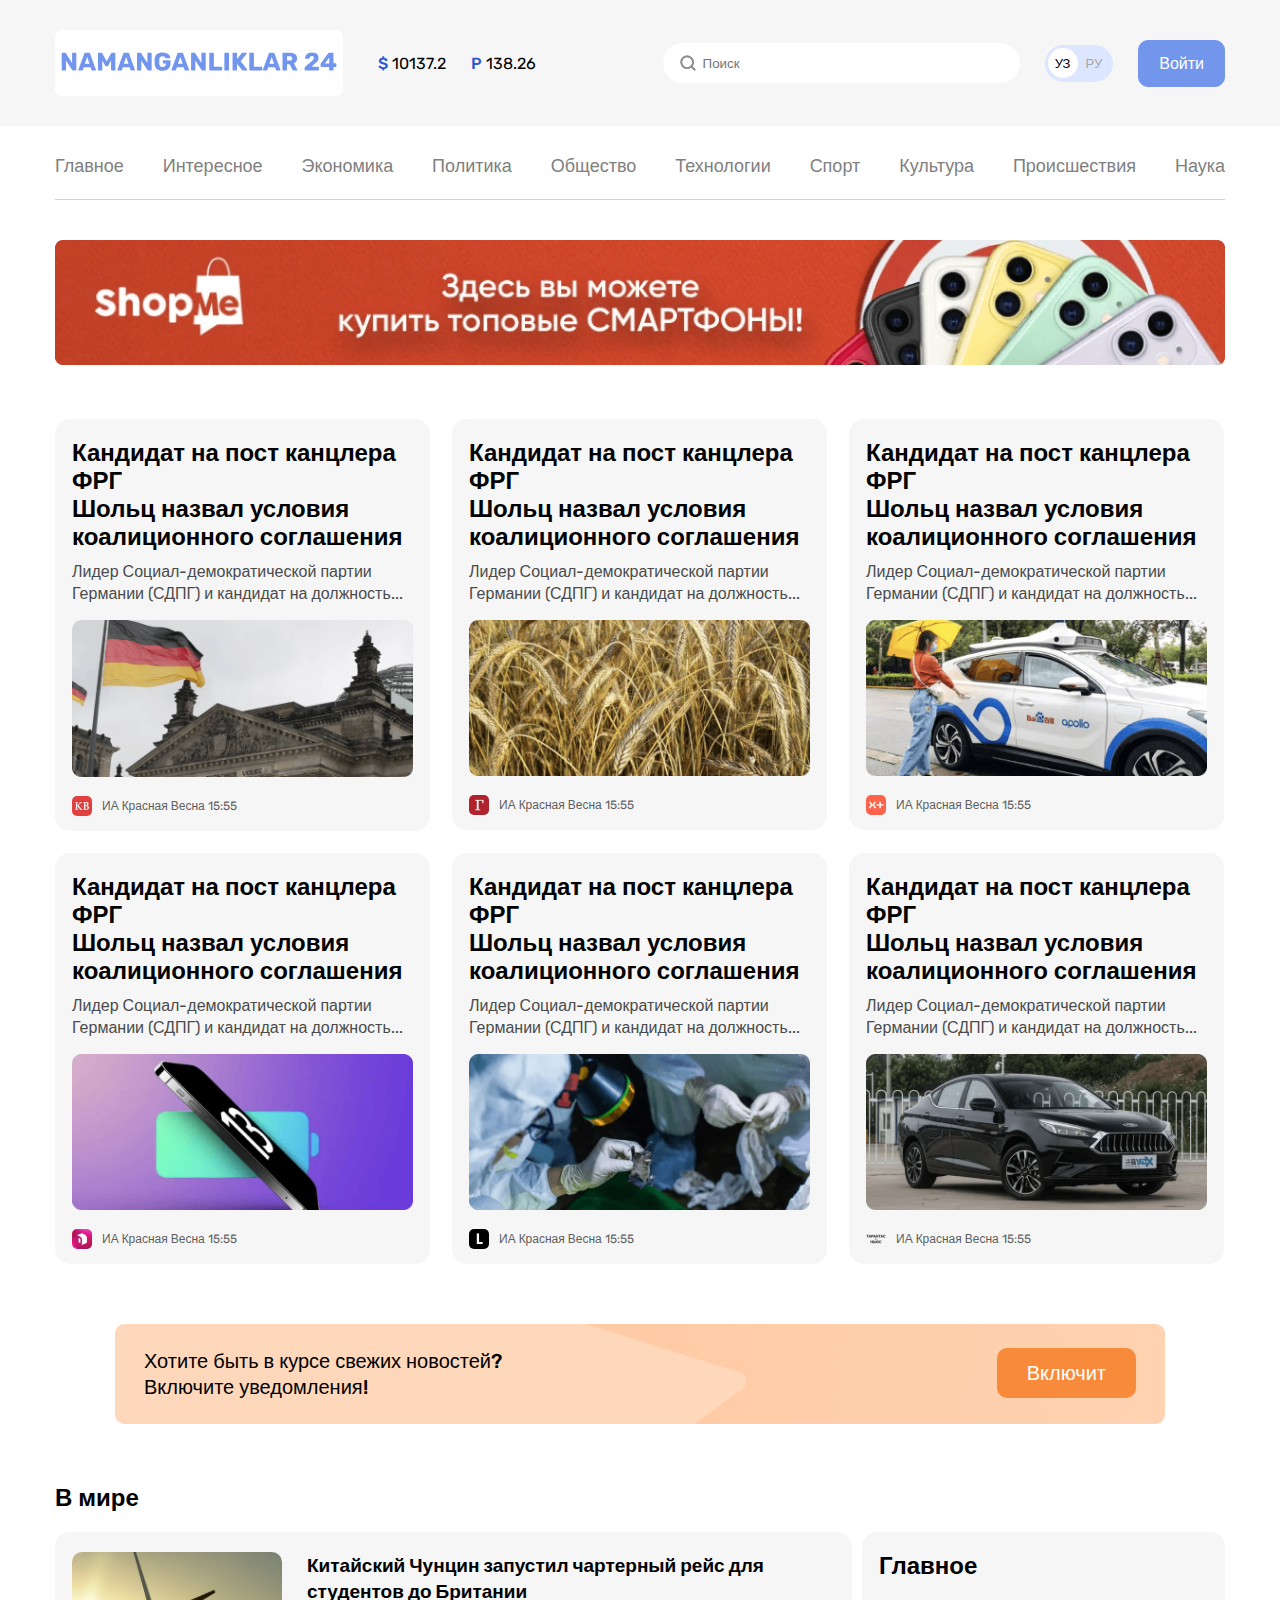
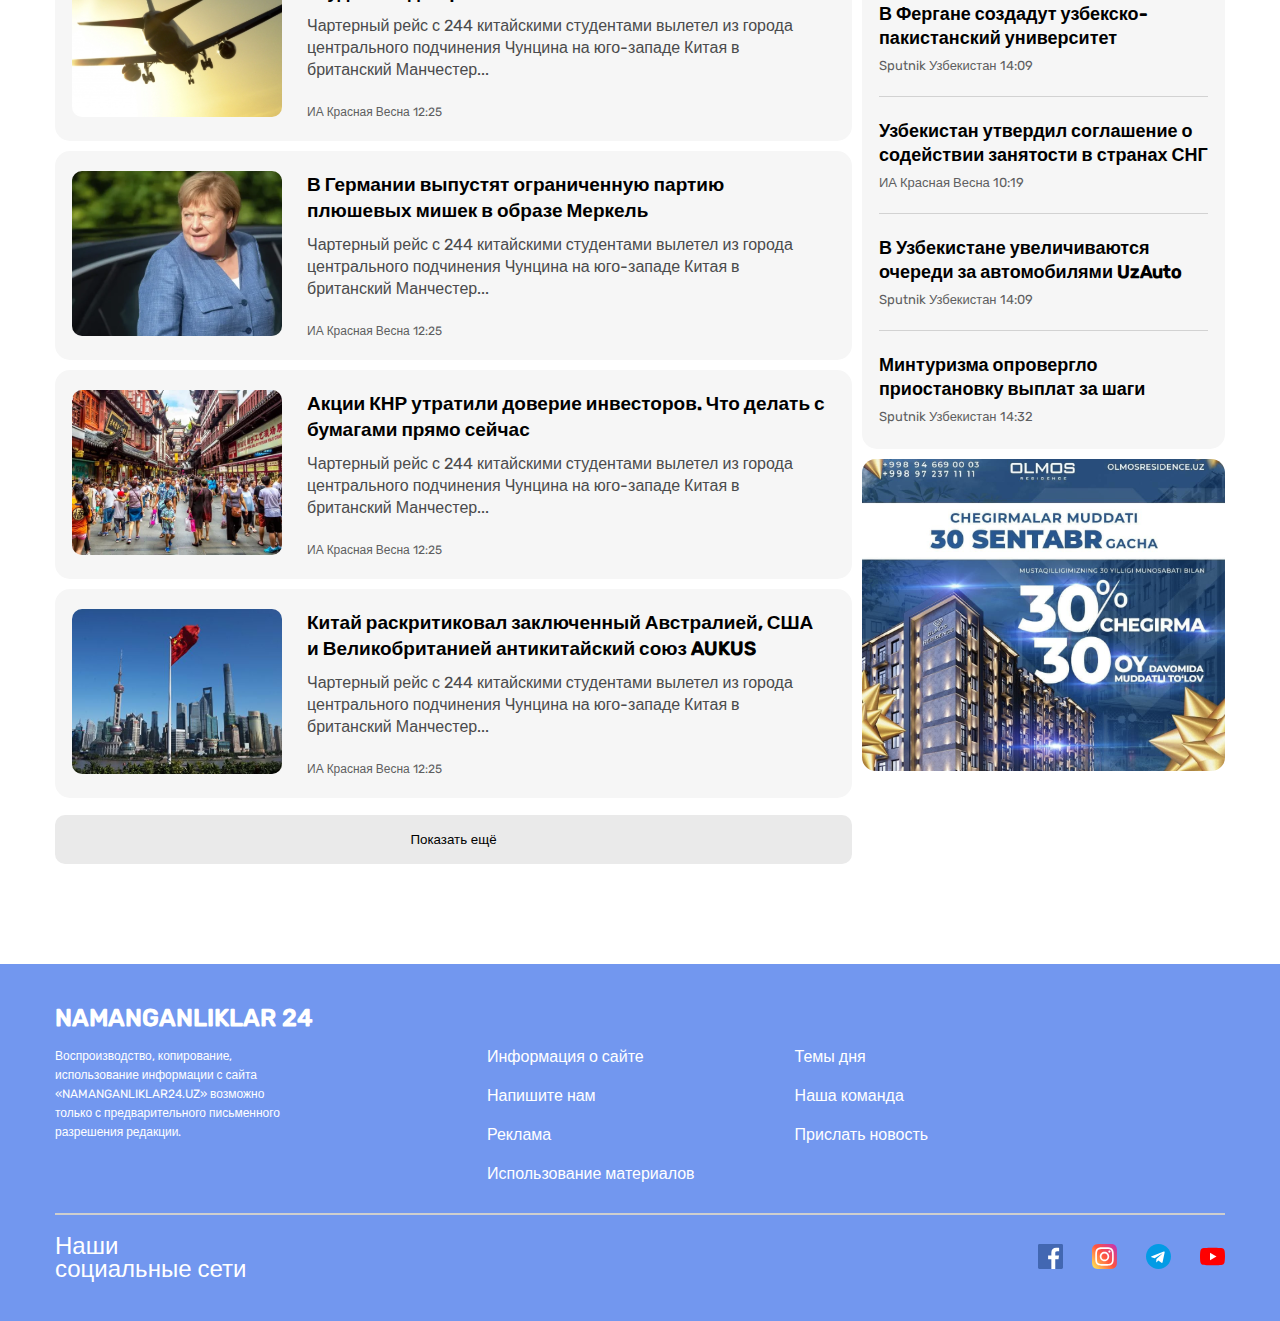
==== commit a16d5f7f: "add contact page and update some files" ====
--- a/index.html
+++ b/index.html
@@ -1,337 +1,467 @@
 <!DOCTYPE html>
 <html lang="en">
-
-<head>
-  <meta charset="UTF-8">
-  <meta http-equiv="X-UA-Compatible" content="IE=edge">
-  <meta name="viewport" content="width=device-width, initial-scale=1.0">
-  <!-- minifier css -->
-  <link rel="stylesheet" href="./css/main.min.css">
-
-  <!-- local css link -->
-  <!-- <link rel="stylesheet" href="./css/main.css"> -->
-  <title>Namanganliklar 24</title>
-</head>
-
-<body>
-
-  <header class="site-header" id="header">
-    <div class="header-top">
-      <div class="container">
-        <div class="inner-header-top">
-          <div class="header-right">
-            <a href="#link" class="header-link">
-              <img src="./images/logo.svg" alt="Site logo">
-            </a>
-            <div class="header-right-money">
-              <p><span>$</span> 10137.2</p>
-              <p><span>P</span> 138.26</p>
-            </div>
-          </div>
-
-          <div class="header-left">
-            <input type="search" placeholder="Поиск" class="header-input">
-            <img src="./images/search.svg" alt="Input search icon">
-            <div class="change-language-box">
-              <div class="change-language">
-                <span>УЗ</span>
-                <p>РУ</p>
-              </div>
-            </div>
-            <a href="#footer" class="header-btn">Войти</a>
-          </div>
-        </div>
-      </div>
-    </div>
-    <div class="container">
-      <div class="navbar">
-        <ul class="navbar-list">
-          <li class="navbar-item"><a href="#link">Главное</a></li>
-          <li class="navbar-item"><a href="#link">Интересное</a></li>
-          <li class="navbar-item"><a href="#link">Экономика</a></li>
-          <li class="navbar-item"><a href="#link">Политика</a></li>
-          <li class="navbar-item"><a href="#link">Общество</a></li>
-          <li class="navbar-item"><a href="#link">Технологии</a></li>
-          <li class="navbar-item"><a href="#link">Спорт</a></li>
-          <li class="navbar-item"><a href="#link">Культура</a></li>
-          <li class="navbar-item"><a href="#link">Происшествия</a></li>
-          <li class="navbar-item"><a href="#link">Наука</a></li>
-        </ul>
-      </div>
-    </div>
-  </header>
-
-  <main class="site-main">
-    <div class="container">
-      <div class="aside">
-        <a href="#link">
-          <img src="./images/aside-img.png" alt="ADS img">
-        </a>
-      </div>
-    </div>
-
-    <section class="cards-section">
-      <div class="container">
-        <ul class="cards-list">
-
-          <li class="cards-item">
-            <h2 class="cards-title">
-              Кандидат на пост канцлера ФРГ <br> Шольц назвал условия коалиционного соглашения
-            </h2>
-            <p class="cards-desc">
-              Лидер Социал-демократической партии Германии (СДПГ) и кандидат на должность...
-            </p>
-            <img src="./images/images-1.png" alt="Germany flag" class="cards-img">
-            <div class="cards-footer">
-              <img src="./images/text-img-1.svg" alt="Germany icon" class="cards-footer-icon">
-              <p class="cards-footer-text">
-                ИА Красная Весна 15:55
-              </p>
-            </div>
-          </li>
-
-          <li class="cards-item">
-            <h2 class="cards-title">
-              Кандидат на пост канцлера ФРГ <br> Шольц назвал условия коалиционного соглашения
-            </h2>
-            <p class="cards-desc">
-              Лидер Социал-демократической партии Германии (СДПГ) и кандидат на должность...
-            </p>
-            <img src="./images/images-2.png" alt="Germany flag" class="cards-img">
-            <div class="cards-footer">
-              <img src="./images/text-img-2.svg" alt="Germany icon" class="cards-footer-icon">
-              <p class="cards-footer-text">
-                ИА Красная Весна 15:55
-              </p>
-            </div>
-          </li>
-
-          <li class="cards-item">
-            <h2 class="cards-title">
-              Кандидат на пост канцлера ФРГ <br> Шольц назвал условия коалиционного соглашения
-            </h2>
-            <p class="cards-desc">
-              Лидер Социал-демократической партии Германии (СДПГ) и кандидат на должность...
-            </p>
-            <img src="./images/images-3.png" alt="Germany flag" class="cards-img">
-            <div class="cards-footer">
-              <img src="./images/text-img-3.svg" alt="Germany icon" class="cards-footer-icon">
-              <p class="cards-footer-text">
-                ИА Красная Весна 15:55
-              </p>
-            </div>
-          </li>
-
-          <li class="cards-item">
-            <h2 class="cards-title">
-              Кандидат на пост канцлера ФРГ <br> Шольц назвал условия коалиционного соглашения
-            </h2>
-            <p class="cards-desc">
-              Лидер Социал-демократической партии Германии (СДПГ) и кандидат на должность...
-            </p>
-            <img src="./images/images-4.png" alt="Germany flag" class="cards-img">
-            <div class="cards-footer">
-              <img src="./images/text-img-4.svg" alt="Germany icon" class="cards-footer-icon">
-              <p class="cards-footer-text">
-                ИА Красная Весна 15:55
-              </p>
-            </div>
-          </li>
-
-          <li class="cards-item">
-            <h2 class="cards-title">
-              Кандидат на пост канцлера ФРГ <br> Шольц назвал условия коалиционного соглашения
-            </h2>
-            <p class="cards-desc">
-              Лидер Социал-демократической партии Германии (СДПГ) и кандидат на должность...
-            </p>
-            <img src="./images/images-5.png" alt="iphone 13 pro images" class="cards-img">
-            <div class="cards-footer">
-              <img src="./images/text-img-5.svg" alt="Germany icon" class="cards-footer-icon">
-              <p class="cards-footer-text">
-                ИА Красная Весна 15:55
-              </p>
-            </div>
-          </li>
-
-          <li class="cards-item">
-            <h2 class="cards-title">
-              Кандидат на пост канцлера ФРГ <br> Шольц назвал условия коалиционного соглашения
-            </h2>
-            <p class="cards-desc">
-              Лидер Социал-демократической партии Германии (СДПГ) и кандидат на должность...
-            </p>
-            <img src="./images/images-6.png" alt="Car which black img" class="cards-img">
-            <div class="cards-footer">
-              <img src="./images/text-img-6.svg" alt="Germany icon" class="cards-footer-icon">
-              <p class="cards-footer-text">
-                ИА Красная Весна 15:55
-              </p>
-            </div>
-          </li>
-
-        </ul>
-      </div>
-
-    </section>
-
-    <section class="background-section">
-      <div class="container">
-        <div class="background">
-          <div class="background-left">
-            <h2 class="background-title">
-              Хотите быть в курсе свежих новостей? Включите уведомления!
-            </h2>
-          </div>
-          <div class="background-right">
-            <a href="#link">
-              Включит
-            </a>
-          </div>
-        </div>
-      </div>
-    </section>
-
-    <section class="news-section">
-      <div class="container">
-        <div class="news">
-          <h2 class="news-title">В мире</h2>
-
-          <div class="news-wrapper">
-            <ul class="news-content">
-              <li class="news-card">
-                <div class="news-img">
-                  <img src="./images/photo1.svg" width="210" height="165" alt="The plane is flying in the sky">
-                </div>
-                <div class="news-card-content">
-                  <h3>Китайский Чунцин запустил чартерный рейс для студентов до Британии</h3>
-                  <p>Чартерный рейс с 244 китайскими студентами вылетел из города центрального подчинения Чунцина на
-                    юго-западе Китая в британский Манчестер...</p>
-                  <span>ИА Красная Весна 12:25</span>
-                </div>
-              </li>
-              <li class="news-card">
-                <div class="news-img">
-                  <img src="./images/photo2.svg" width="210" height="165" alt="The plane is flying in the sky">
-                </div>
-                <div class="news-card-content">
-                  <h3>В Германии выпустят ограниченную партию плюшевых мишек в образе Меркель</h3>
-                  <p>Чартерный рейс с 244 китайскими студентами вылетел из города центрального подчинения Чунцина на
-                    юго-западе Китая в британский Манчестер...</p>
-                  <span>ИА Красная Весна 12:25</span>
-                </div>
-              </li>
-              <li class="news-card">
-                <div class="news-img">
-                  <img src="./images/photo3.svg" width="210" height="165" alt="The plane is flying in the sky">
-                </div>
-                <div class="news-card-content">
-                  <h3>Акции КНР утратили доверие инвесторов. Что делать с бумагами прямо сейчас</h3>
-                  <p>Чартерный рейс с 244 китайскими студентами вылетел из города центрального подчинения Чунцина на
-                    юго-западе Китая в британский Манчестер...</p>
-                  <span>ИА Красная Весна 12:25</span>
-                </div>
-              </li>
-              <li class="news-card">
-                <div class="news-img">
-                  <img src="./images/photo4.svg" width="210" height="165" alt="The plane is flying in the sky">
-                </div>
-                <div class="news-card-content">
-                  <h3>Китай раскритиковал заключенный Австралией, США и Великобританией антикитайский союз AUKUS</h3>
-                  <p>Чартерный рейс с 244 китайскими студентами вылетел из города центрального подчинения Чунцина на
-                    юго-западе Китая в британский Манчестер...</p>
-                  <span>ИА Красная Весна 12:25</span>
-                </div>
-              </li>
-            </ul>
-            <div class="news-aside">
-              <ul class="news_aside-list">
-                <li class="news_aside-item">
-                  <h2>Главное</h2>
-                </li>
-
-                <li class="news_aside-item">
-                  <h3 class="aside_list-text">В Фергане создадут узбекско-пакистанский университет</h3>
-                  <p class="aside_list-footer">Sputnik Узбекистан 14:09</p>
-                </li>
-
-                <li class="news_aside-item">
-                  <h3 class="aside_list-text">Узбекистан утвердил соглашение о содействии занятости в странах СНГ</h3>
-                  <p class="aside_list-footer">ИА Красная Весна 10:19</p>
-                </li>
-
-                <li class="news_aside-item">
-                  <h3 class="aside_list-text">В Узбекистане увеличиваются очереди за автомобилями UzAuto</h3>
-                  <p class="aside_list-footer">Sputnik Узбекистан 14:09</p>
-                </li>
-
-                <li class="news_aside-item">
-                  <h3 class="aside_list-text">Минтуризма опровергло приостановку выплат за шаги</h3>
-                  <p class="aside_list-footer">Sputnik Узбекистан 14:32</p>
-                </li>
-              </ul>
-              <a href="#link" class="news_aside-img">
-                <img src="./images/news-aside-img.svg" width="393" height="338" alt="ADS for home">
-              </a>
-            </div>
-          </div>
-
-          <button>Показать ещё </button>
-
-        </div>
-      </div>
-    </section>
-
-  </main>
-
-  <footer class="site-footer" id="footer">
-    <div class="container">
-      <div class="footer-inner footer">
-        <a href="#header" class="footer__logo-link">
-          NAMANGANLIKLAR 24
-        </a>
-        <div class="footer__content-center center">
-          <div class="center__text-wrapper">
-            <p>Воспроизводство, копирование, использование информации с сайта «NAMANGANLIKLAR24.UZ» возможно только с
-              предварительного письменного разрешения редакции.</p>
-          </div>
-          <div class="center__list-wrapper">
-            <ul class="center__list">
-              <li class="center__item"><a href="#header">Информация о сайте</a></li>
-              <li class="center__item"><a href="#header">Напишите нам</a></li>
-              <li class="center__item"><a href="#header">Реклама</a></li>
-              <li class="center__item"><a href="#header">Использование материалов</a></li>
-            </ul>
-            <ul class="center__list">
-              <li class="center__item"><a href="#header">Темы дня</a></li>
-              <li class="center__item"><a href="#header">Наша команда</a></li>
-              <li class="center__item"><a href="#header">Прислать новость</a></li>
-            </ul>
-          </div>
-        </div>
-        <div class="footer__bottom">
-          <div class="footer__subtitle-wrapper">
-            <h2>Наши <br> социальные сети</h2>
-          </div>
-          <div class="footer__social-links">
-            <a href="#header">
-              <img src="./images/free-icon-facebook.svg" width="25" height="25" alt="Facebook icon">
-            </a>
-            <a href="#header">
-              <img src="./images/free-icon-instagram.svg" width="25" height="25" alt="Instagram icon">
-            </a>
-            <a href="#header">
-              <img src="./images/free-icon-telegram.svg" width="25" height="25" alt="Telegram icon">
-            </a>
-            <a href="#header">
-              <img src="./images/free-icon-youtube.svg" width="25" height="25" alt="Youtube icon">
-            </a>
-          </div>
-        </div>
-      </div>
-    </div>
-  </footer>
-
-</body>
-
-</html>+	<head>
+		<meta charset="UTF-8" />
+		<meta http-equiv="X-UA-Compatible" content="IE=edge" />
+		<meta name="viewport" content="width=device-width, initial-scale=1.0" />
+		<!-- minifier css -->
+		<link rel="stylesheet" href="./css/main.min.css" />
+
+		<!-- local css link -->
+		<!-- <link rel="stylesheet" href="./css/main.css"> -->
+		<title>Namanganliklar 24</title>
+	</head>
+
+	<body>
+		<header class="site-header" id="header">
+			<div class="header-top">
+				<div class="container">
+					<div class="inner-header-top">
+						<div class="header-right">
+							<a href="#link" class="header-link">
+								<img
+									src="./images/logo.svg"
+									width="276"
+									height="45"
+									alt="Site logo"
+								/>
+							</a>
+							<div class="header-right-money">
+								<p><span>$</span> 10137.2</p>
+								<p><span>P</span> 138.26</p>
+							</div>
+						</div>
+
+						<div class="header-left">
+							<input type="search" placeholder="Поиск" class="header-input" />
+							<img src="./images/search.svg" alt="Input search icon" />
+							<div class="change-language-box">
+								<div class="change-language">
+									<span>УЗ</span>
+									<p>РУ</p>
+								</div>
+							</div>
+							<a href="./contact.html" class="header-btn">Войти</a>
+						</div>
+					</div>
+				</div>
+			</div>
+			<div class="container">
+				<div class="navbar">
+					<ul class="navbar-list">
+						<li class="navbar-item"><a href="./index.html">Главное</a></li>
+						<li class="navbar-item"><a href="./about.html">Интересное</a></li>
+						<li class="navbar-item"><a href="#link">Экономика</a></li>
+						<li class="navbar-item"><a href="#link">Политика</a></li>
+						<li class="navbar-item"><a href="#link">Общество</a></li>
+						<li class="navbar-item"><a href="#link">Технологии</a></li>
+						<li class="navbar-item"><a href="#link">Спорт</a></li>
+						<li class="navbar-item"><a href="#link">Культура</a></li>
+						<li class="navbar-item"><a href="#link">Происшествия</a></li>
+						<li class="navbar-item"><a href="#link">Наука</a></li>
+					</ul>
+				</div>
+			</div>
+		</header>
+
+		<main class="site-main">
+			<div class="container">
+				<div class="aside">
+					<a href="#link">
+						<img src="./images/aside-img.png" alt="ADS img" />
+					</a>
+				</div>
+			</div>
+
+			<section class="cards-section">
+				<div class="container">
+					<ul class="cards-list">
+						<li class="cards-item">
+							<h2 class="cards-title">
+								Кандидат на пост канцлера ФРГ <br />
+								Шольц назвал условия коалиционного соглашения
+							</h2>
+							<p class="cards-desc">
+								Лидер Социал-демократической партии Германии (СДПГ) и кандидат
+								на должность...
+							</p>
+							<img
+								src="./images/images-1.png"
+								alt="Germany flag"
+								class="cards-img"
+							/>
+							<div class="cards-footer">
+								<img
+									src="./images/text-img-1.svg"
+									alt="Germany icon"
+									class="cards-footer-icon"
+								/>
+								<p class="cards-footer-text">ИА Красная Весна 15:55</p>
+							</div>
+						</li>
+
+						<li class="cards-item">
+							<h2 class="cards-title">
+								Кандидат на пост канцлера ФРГ <br />
+								Шольц назвал условия коалиционного соглашения
+							</h2>
+							<p class="cards-desc">
+								Лидер Социал-демократической партии Германии (СДПГ) и кандидат
+								на должность...
+							</p>
+							<img
+								src="./images/images-2.png"
+								alt="Germany flag"
+								class="cards-img"
+							/>
+							<div class="cards-footer">
+								<img
+									src="./images/text-img-2.svg"
+									alt="Germany icon"
+									class="cards-footer-icon"
+								/>
+								<p class="cards-footer-text">ИА Красная Весна 15:55</p>
+							</div>
+						</li>
+
+						<li class="cards-item">
+							<h2 class="cards-title">
+								Кандидат на пост канцлера ФРГ <br />
+								Шольц назвал условия коалиционного соглашения
+							</h2>
+							<p class="cards-desc">
+								Лидер Социал-демократической партии Германии (СДПГ) и кандидат
+								на должность...
+							</p>
+							<img
+								src="./images/images-3.png"
+								alt="Germany flag"
+								class="cards-img"
+							/>
+							<div class="cards-footer">
+								<img
+									src="./images/text-img-3.svg"
+									alt="Germany icon"
+									class="cards-footer-icon"
+								/>
+								<p class="cards-footer-text">ИА Красная Весна 15:55</p>
+							</div>
+						</li>
+
+						<li class="cards-item">
+							<h2 class="cards-title">
+								Кандидат на пост канцлера ФРГ <br />
+								Шольц назвал условия коалиционного соглашения
+							</h2>
+							<p class="cards-desc">
+								Лидер Социал-демократической партии Германии (СДПГ) и кандидат
+								на должность...
+							</p>
+							<img
+								src="./images/images-4.png"
+								alt="Germany flag"
+								class="cards-img"
+							/>
+							<div class="cards-footer">
+								<img
+									src="./images/text-img-4.svg"
+									alt="Germany icon"
+									class="cards-footer-icon"
+								/>
+								<p class="cards-footer-text">ИА Красная Весна 15:55</p>
+							</div>
+						</li>
+
+						<li class="cards-item">
+							<h2 class="cards-title">
+								Кандидат на пост канцлера ФРГ <br />
+								Шольц назвал условия коалиционного соглашения
+							</h2>
+							<p class="cards-desc">
+								Лидер Социал-демократической партии Германии (СДПГ) и кандидат
+								на должность...
+							</p>
+							<img
+								src="./images/images-5.png"
+								alt="iphone 13 pro images"
+								class="cards-img"
+							/>
+							<div class="cards-footer">
+								<img
+									src="./images/text-img-5.svg"
+									alt="Germany icon"
+									class="cards-footer-icon"
+								/>
+								<p class="cards-footer-text">ИА Красная Весна 15:55</p>
+							</div>
+						</li>
+
+						<li class="cards-item">
+							<h2 class="cards-title">
+								Кандидат на пост канцлера ФРГ <br />
+								Шольц назвал условия коалиционного соглашения
+							</h2>
+							<p class="cards-desc">
+								Лидер Социал-демократической партии Германии (СДПГ) и кандидат
+								на должность...
+							</p>
+							<img
+								src="./images/images-6.png"
+								alt="Car which black img"
+								class="cards-img"
+							/>
+							<div class="cards-footer">
+								<img
+									src="./images/text-img-6.svg"
+									alt="Germany icon"
+									class="cards-footer-icon"
+								/>
+								<p class="cards-footer-text">ИА Красная Весна 15:55</p>
+							</div>
+						</li>
+					</ul>
+				</div>
+			</section>
+
+			<section class="background-section">
+				<div class="container">
+					<div class="background">
+						<div class="background-left">
+							<h2 class="background-title">
+								Хотите быть в курсе свежих новостей? Включите уведомления!
+							</h2>
+						</div>
+						<div class="background-right">
+							<a href="#link"> Включит </a>
+						</div>
+					</div>
+				</div>
+			</section>
+
+			<section class="news-section">
+				<div class="container">
+					<div class="news">
+						<h2 class="news-title">В мире</h2>
+
+						<div class="news-wrapper">
+							<ul class="news-content">
+								<li class="news-card">
+									<div class="news-img">
+										<img
+											src="./images/photo1.svg"
+											width="210"
+											height="165"
+											alt="The plane is flying in the sky"
+										/>
+									</div>
+									<div class="news-card-content">
+										<h3>
+											Китайский Чунцин запустил чартерный рейс для студентов до
+											Британии
+										</h3>
+										<p>
+											Чартерный рейс с 244 китайскими студентами вылетел из
+											города центрального подчинения Чунцина на юго-западе Китая
+											в британский Манчестер...
+										</p>
+										<span>ИА Красная Весна 12:25</span>
+									</div>
+								</li>
+								<li class="news-card">
+									<div class="news-img">
+										<img
+											src="./images/photo2.svg"
+											width="210"
+											height="165"
+											alt="The plane is flying in the sky"
+										/>
+									</div>
+									<div class="news-card-content">
+										<h3>
+											В Германии выпустят ограниченную партию плюшевых мишек в
+											образе Меркель
+										</h3>
+										<p>
+											Чартерный рейс с 244 китайскими студентами вылетел из
+											города центрального подчинения Чунцина на юго-западе Китая
+											в британский Манчестер...
+										</p>
+										<span>ИА Красная Весна 12:25</span>
+									</div>
+								</li>
+								<li class="news-card">
+									<div class="news-img">
+										<img
+											src="./images/photo3.svg"
+											width="210"
+											height="165"
+											alt="The plane is flying in the sky"
+										/>
+									</div>
+									<div class="news-card-content">
+										<h3>
+											Акции КНР утратили доверие инвесторов. Что делать с
+											бумагами прямо сейчас
+										</h3>
+										<p>
+											Чартерный рейс с 244 китайскими студентами вылетел из
+											города центрального подчинения Чунцина на юго-западе Китая
+											в британский Манчестер...
+										</p>
+										<span>ИА Красная Весна 12:25</span>
+									</div>
+								</li>
+								<li class="news-card">
+									<div class="news-img">
+										<img
+											src="./images/photo4.svg"
+											width="210"
+											height="165"
+											alt="The plane is flying in the sky"
+										/>
+									</div>
+									<div class="news-card-content">
+										<h3>
+											Китай раскритиковал заключенный Австралией, США и
+											Великобританией антикитайский союз AUKUS
+										</h3>
+										<p>
+											Чартерный рейс с 244 китайскими студентами вылетел из
+											города центрального подчинения Чунцина на юго-западе Китая
+											в британский Манчестер...
+										</p>
+										<span>ИА Красная Весна 12:25</span>
+									</div>
+								</li>
+							</ul>
+							<div class="news-aside">
+								<ul class="news_aside-list">
+									<li class="news_aside-item">
+										<h2>Главное</h2>
+									</li>
+
+									<li class="news_aside-item">
+										<h3 class="aside_list-text">
+											В Фергане создадут узбекско-пакистанский университет
+										</h3>
+										<p class="aside_list-footer">Sputnik Узбекистан 14:09</p>
+									</li>
+
+									<li class="news_aside-item">
+										<h3 class="aside_list-text">
+											Узбекистан утвердил соглашение о содействии занятости в
+											странах СНГ
+										</h3>
+										<p class="aside_list-footer">ИА Красная Весна 10:19</p>
+									</li>
+
+									<li class="news_aside-item">
+										<h3 class="aside_list-text">
+											В Узбекистане увеличиваются очереди за автомобилями UzAuto
+										</h3>
+										<p class="aside_list-footer">Sputnik Узбекистан 14:09</p>
+									</li>
+
+									<li class="news_aside-item">
+										<h3 class="aside_list-text">
+											Минтуризма опровергло приостановку выплат за шаги
+										</h3>
+										<p class="aside_list-footer">Sputnik Узбекистан 14:32</p>
+									</li>
+								</ul>
+								<a href="#link" class="news_aside-img">
+									<img
+										src="./images/news-aside-img.svg"
+										width="393"
+										height="338"
+										alt="ADS for home"
+									/>
+								</a>
+							</div>
+						</div>
+
+						<button>Показать ещё</button>
+					</div>
+				</div>
+			</section>
+		</main>
+
+		<footer class="site-footer" id="footer">
+			<div class="container">
+				<div class="footer-inner footer">
+					<a href="#header" class="footer__logo-link"> NAMANGANLIKLAR 24 </a>
+					<div class="footer__content-center center">
+						<div class="center__text-wrapper">
+							<p>
+								Воспроизводство, копирование, использование информации с сайта
+								«NAMANGANLIKLAR24.UZ» возможно только с предварительного
+								письменного разрешения редакции.
+							</p>
+						</div>
+						<div class="center__list-wrapper">
+							<ul class="center__list">
+								<li class="center__item">
+									<a href="#header">Информация о сайте</a>
+								</li>
+								<li class="center__item"><a href="#header">Напишите нам</a></li>
+								<li class="center__item"><a href="#header">Реклама</a></li>
+								<li class="center__item">
+									<a href="#header">Использование материалов</a>
+								</li>
+							</ul>
+							<ul class="center__list">
+								<li class="center__item"><a href="#header">Темы дня</a></li>
+								<li class="center__item"><a href="#header">Наша команда</a></li>
+								<li class="center__item">
+									<a href="#header">Прислать новость</a>
+								</li>
+							</ul>
+						</div>
+					</div>
+					<div class="footer__bottom">
+						<div class="footer__subtitle-wrapper">
+							<h2>
+								Наши <br />
+								социальные сети
+							</h2>
+						</div>
+						<div class="footer__social-links">
+							<a href="#header">
+								<img
+									src="./images/free-icon-facebook.svg"
+									width="25"
+									height="25"
+									alt="Facebook icon"
+								/>
+							</a>
+							<a href="#header">
+								<img
+									src="./images/free-icon-instagram.svg"
+									width="25"
+									height="25"
+									alt="Instagram icon"
+								/>
+							</a>
+							<a href="#header">
+								<img
+									src="./images/free-icon-telegram.svg"
+									width="25"
+									height="25"
+									alt="Telegram icon"
+								/>
+							</a>
+							<a href="#header">
+								<img
+									src="./images/free-icon-youtube.svg"
+									width="25"
+									height="25"
+									alt="Youtube icon"
+								/>
+							</a>
+						</div>
+					</div>
+				</div>
+			</div>
+		</footer>
+	</body>
+</html>
--- a/css/main.min.css
+++ b/css/main.min.css
@@ -1 +1 @@
-@font-face{font-family:'Rubik';font-style:normal;font-weight:400;src:local(''),url('../fonts/rubik-v20-latin-regular.woff2') format('woff2'),url('../fonts/rubik-v20-latin-regular.woff') format('woff')}@font-face{font-family:'Rubik';font-style:normal;font-weight:500;src:local(''),url('../fonts/rubik-v20-latin-500.woff2') format('woff2'),url('../fonts/rubik-v20-latin-500.woff') format('woff')}*{margin:0;padding:0;-webkit-box-sizing:border-box;box-sizing:border-box;list-style:none;text-decoration:none}body{font-family:'Rubik',sans-serif}html{scroll-behavior:smooth}.container{width:1200px;margin:0 auto;padding:0 15px}.site-header{margin-bottom:40px}.header-top{padding:30px 0;background-color:#F6F6F6;}.inner-header-top{display:-webkit-box;display:-ms-flexbox;display:flex;-webkit-box-align:center;-ms-flex-align:center;align-items:center}.header-right{display:-webkit-box;display:-ms-flexbox;display:flex;-webkit-box-align:center;-ms-flex-align:center;align-items:center;margin-right:auto}.header-link{padding:9px 6px 8px;display:inline-block;background:#FFF;border-radius:7px;margin-right:35px}.header-right-money{display:-webkit-box;display:-ms-flexbox;display:flex}.header-right-money p:first-child{margin-right:25px}.header-right-money span{font-weight:500;font-size:16px;line-height:19px;color:#2959CE}.header-left{display:-webkit-box;display:-ms-flexbox;display:flex;-webkit-box-align:center;-ms-flex-align:center;align-items:center}.header-left img{margin:0 6px 0 15px;position:absolute;color:#A6A6A6}.header-input{padding:13px 140px 12px 40px;border:none;margin-right:25px;background:#FFF;border-radius:60px}.change-language-box{margin-right:25px;display:-webkit-box;display:-ms-flexbox;display:flex;background:#DCE6FF;border-radius:39px}.change-language{padding:0 3px;display:-webkit-box;display:-ms-flexbox;display:flex;-webkit-box-align:center;-ms-flex-align:center;align-items:center;font-weight:400;font-size:13px;line-height:15px}.change-language:hover p{background-color:#fff;border-radius:50%;cursor:pointer;color:black}.change-language-box:hover span{background-color:transparent;color:#A6A6A6}.change-language-box span{width:30px;height:30px;display:-webkit-box;display:-ms-flexbox;display:flex;-webkit-box-align:center;-ms-flex-align:center;align-items:center;-webkit-box-pack:center;-ms-flex-pack:center;justify-content:center;background-color:#fff;border-radius:50%;cursor:pointer;-webkit-transition:all .3s;-o-transition:all .3s;transition:all .3s}.change-language-box p{margin:3px 0 3px;padding:8px;color:#A6A6A6;-webkit-transition:all .3s;-o-transition:all .3s;transition:all .3s}.header-btn{padding:13px 20px;display:inline-block;font-weight:500;font-size:16px;line-height:19px;color:#FFF;background:#7296EC;border-radius:10px;text-decoration:none;border:1px solid #7296EC;-webkit-transition:all .3s;-o-transition:all .3s;transition:all .3s}.header-btn:hover{background-color:#fff;color:#7296EC}.navbar-list{padding:30px 0 20px;display:-webkit-box;display:-ms-flexbox;display:flex;-webkit-box-pack:justify;-ms-flex-pack:justify;justify-content:space-between;border-bottom:1px solid #D1D1D1;list-style:none}.navbar-item a{font-weight:500;font-size:18px;line-height:21px;text-align:center;color:#7F7F7F;text-decoration:none}.navbar-item{border-bottom:2px solid transparent;-webkit-transition:all .3s;-o-transition:all .3s;transition:all .3s}.navbar-item:hover{border-bottom:2px solid black}.aside{margin-bottom:50px}.aside a{display:inline-block}.aside img{width:100%}.cards-list{margin-bottom:60px;display:-webkit-box;display:-ms-flexbox;display:flex;-webkit-box-align:center;-ms-flex-align:center;align-items:center;-ms-flex-wrap:wrap;flex-wrap:wrap;gap:22px}.cards-item{padding:20px 17px 15px;width:375px;background:#F6F6F6;border-radius:15px}.cards-title{margin-bottom:10px;width:15}.cards-desc{margin-bottom:15px;width:15;font-weight:400;font-size:16px;line-height:22px;color:#4A4B4C}.cards-img{margin-bottom:15px;width:100%}.cards-footer{display:-webkit-box;display:-ms-flexbox;display:flex;-webkit-box-align:center;-ms-flex-align:center;align-items:center;gap:10px}.cards-footer-text{font-weight:400;font-size:12px;line-height:14px;color:#5E5F61}.background-section{margin-bottom:60px}.background{margin:0 auto;padding:24px 29px;width:1050px;display:-webkit-box;display:-ms-flexbox;display:flex;-webkit-box-pack:justify;-ms-flex-pack:justify;justify-content:space-between;background-image:url(../images/bg-img.svg)}.background-title{width:404px;font-weight:500;font-size:20px;line-height:26px;color:#000}.background-right a{padding:13px 30px;display:inline-block;font-weight:500;font-size:20px;line-height:24px;color:#FFF;background:#F78B3B;border-radius:10px}.news-section{margin-bottom:100px}.news-title{margin-bottom:40px;font-weight:500;font-size:24px;line-height:28px;color:#000}.news-wrapper{margin-bottom:17px;display:-webkit-box;display:-ms-flexbox;display:flex;gap:10px}.news-content{display:-webkit-box;display:-ms-flexbox;display:flex;-webkit-box-orient:vertical;-webkit-box-direction:normal;-ms-flex-direction:column;flex-direction:column;gap:10px}.news-card{padding:20px 25px 20px 17px;width:797px;display:-webkit-box;display:-ms-flexbox;display:flex;-webkit-box-align:center;-ms-flex-align:center;align-items:center;-webkit-box-pack:justify;-ms-flex-pack:justify;justify-content:space-between;background:#F6F6F6;border-radius:15px}.news-card-content{width:520px}.news-card-content h3{margin-bottom:10px;font-size:19px;line-height:26px;color:#000}.news-card-content p{margin-bottom:20px;font-weight:400;font-size:16px;line-height:22px;color:#4A4B4C}.news-card-content span{font-weight:400;font-size:12px;line-height:14px;color:#5E5F61}.news_aside-list{margin-bottom:10px;padding:20px 17px 25px;background:#F6F6F6;border-radius:15px}.news_aside-item+.news_aside-item{padding:22px 0 23px;border-bottom:1px solid #D2D2D2}.news_aside-item:last-child{padding-bottom:0;border:none}.aside_list-text{margin-bottom:8px;font-size:18px;line-height:24px;color:#000}.aside_list-footer{font-weight:400;font-size:13px;line-height:15px;color:#5E5F61}.news_aside-img{display:inline-block}.news_aside-img img{width:100%;height:100%}.news button{padding:17px;width:797px;border:none;background:#EAEAEA;border-radius:10px}.site-footer{background:#7297ef;padding:40px 0}.footer__logo-link{display:inline-block;margin-bottom:15px;font-weight:700;font-size:24px;line-height:28px;color:#fff}.footer__content-center{padding-bottom:30px;border-bottom:2px solid #cecece;display:-webkit-box;display:-ms-flexbox;display:flex;-webkit-box-align:start;-ms-flex-align:start;align-items:flex-start}.center__text-wrapper{margin-right:203px;width:229px;font-weight:400;font-size:12px;line-height:19px;color:#FFF}.center__list-wrapper{display:-webkit-box;display:-ms-flexbox;display:flex}.center__list:nth-child(1){margin-right:100px}.center__list-wrapper p{font-weight:400;font-size:12px;line-height:19px;color:#FFF}.center__list{font-weight:500;font-size:16px;line-height:19px}.center__item a{color:#FFF}.center__item+.center__item{margin-top:20px}.footer__bottom{padding-top:20px;display:-webkit-box;display:-ms-flexbox;display:flex;-webkit-box-align:center;-ms-flex-align:center;align-items:center;-webkit-box-pack:justify;-ms-flex-pack:justify;justify-content:space-between}.footer__subtitle-wrapper h2{font-weight:500;font-style:18px;line-height:23px;color:#FFF}.footer__social-links a{display:inline-block}a+a{margin-left:25px}+@font-face{font-family:'Rubik';font-style:normal;font-weight:400;src:local(''),url('../fonts/rubik-v20-latin-regular.woff2') format('woff2'),url('../fonts/rubik-v20-latin-regular.woff') format('woff')}@font-face{font-family:'Rubik';font-style:normal;font-weight:500;src:local(''),url('../fonts/rubik-v20-latin-500.woff2') format('woff2'),url('../fonts/rubik-v20-latin-500.woff') format('woff')}*{margin:0;padding:0;-webkit-box-sizing:border-box;box-sizing:border-box;list-style:none;text-decoration:none}body{font-family:'Rubik',sans-serif}html{scroll-behavior:smooth}.container{width:1200px;margin:0 auto;padding:0 15px}.site-header{margin-bottom:40px}.header-top{padding:30px 0;background-color:#F6F6F6;}.inner-header-top{display:-webkit-box;display:-ms-flexbox;display:flex;-webkit-box-align:center;-ms-flex-align:center;align-items:center}.header-right{display:-webkit-box;display:-ms-flexbox;display:flex;-webkit-box-align:center;-ms-flex-align:center;align-items:center;margin-right:auto}.header-link{padding:9px 6px 8px;display:inline-block;background:#FFF;border-radius:7px;margin-right:35px}.header-right-money{display:-webkit-box;display:-ms-flexbox;display:flex}.header-right-money p:first-child{margin-right:25px}.header-right-money span{font-weight:500;font-size:16px;line-height:19px;color:#2959CE}.header-left{display:-webkit-box;display:-ms-flexbox;display:flex;-webkit-box-align:center;-ms-flex-align:center;align-items:center}.header-left img{margin:0 6px 0 15px;position:absolute;color:#A6A6A6}.header-input{padding:13px 140px 12px 40px;border:none;margin-right:25px;background:#FFF;border-radius:60px}.change-language-box{margin-right:25px;display:-webkit-box;display:-ms-flexbox;display:flex;background:#DCE6FF;border-radius:39px}.change-language{padding:0 3px;display:-webkit-box;display:-ms-flexbox;display:flex;-webkit-box-align:center;-ms-flex-align:center;align-items:center;font-weight:400;font-size:13px;line-height:15px}.change-language:hover p{background-color:#fff;border-radius:50%;cursor:pointer;color:black}.change-language-box:hover span{background-color:transparent;color:#A6A6A6}.change-language-box span{width:30px;height:30px;display:-webkit-box;display:-ms-flexbox;display:flex;-webkit-box-align:center;-ms-flex-align:center;align-items:center;-webkit-box-pack:center;-ms-flex-pack:center;justify-content:center;background-color:#fff;border-radius:50%;cursor:pointer;-webkit-transition:all .3s;-o-transition:all .3s;transition:all .3s}.change-language-box p{margin:3px 0 3px;padding:8px;color:#A6A6A6;-webkit-transition:all .3s;-o-transition:all .3s;transition:all .3s}.header-btn{padding:13px 20px;display:inline-block;font-weight:500;font-size:16px;line-height:19px;color:#FFF;background:#7296EC;border-radius:10px;text-decoration:none;border:1px solid #7296EC;-webkit-transition:all .3s;-o-transition:all .3s;transition:all .3s}.header-btn:hover{background-color:#fff;color:#7296EC}.navbar-list{padding:30px 0 20px;display:-webkit-box;display:-ms-flexbox;display:flex;-webkit-box-pack:justify;-ms-flex-pack:justify;justify-content:space-between;border-bottom:1px solid #D1D1D1;list-style:none}.navbar-item a{font-weight:500;font-size:18px;line-height:21px;text-align:center;color:#7F7F7F;text-decoration:none}.navbar-item{border-bottom:2px solid transparent;-webkit-transition:all .3s;-o-transition:all .3s;transition:all .3s}.navbar-item:hover{border-bottom:2px solid black}.aside{margin-bottom:50px}.aside a{display:inline-block}.aside img{width:100%}.cards-list{margin-bottom:60px;display:-webkit-box;display:-ms-flexbox;display:flex;-webkit-box-align:center;-ms-flex-align:center;align-items:center;-ms-flex-wrap:wrap;flex-wrap:wrap;gap:22px}.cards-item{padding:20px 17px 15px;width:375px;background:#F6F6F6;border-radius:15px}.cards-title{margin-bottom:10px;width:15}.cards-desc{margin-bottom:15px;width:15;font-weight:400;font-size:16px;line-height:22px;color:#4A4B4C}.cards-img{margin-bottom:15px;width:100%}.cards-footer{display:-webkit-box;display:-ms-flexbox;display:flex;-webkit-box-align:center;-ms-flex-align:center;align-items:center;gap:10px}.cards-footer-text{font-weight:400;font-size:12px;line-height:14px;color:#5E5F61}.background-section{margin-bottom:60px}.background{margin:0 auto;padding:24px 29px;width:1050px;display:-webkit-box;display:-ms-flexbox;display:flex;-webkit-box-pack:justify;-ms-flex-pack:justify;justify-content:space-between;background-image:url(../images/bg-img.svg)}.background-title{width:404px;font-weight:500;font-size:20px;line-height:26px;color:#000}.background-right a{padding:13px 30px;display:inline-block;font-weight:500;font-size:20px;line-height:24px;color:#FFF;background:#F78B3B;border-radius:10px}.news-section{margin-bottom:100px}.news-title{margin-bottom:20px;font-weight:700;font-size:24px;line-height:28px;color:#000}.news-wrapper{margin-bottom:17px;display:-webkit-box;display:-ms-flexbox;display:flex;gap:10px}.news-content{display:-webkit-box;display:-ms-flexbox;display:flex;-webkit-box-orient:vertical;-webkit-box-direction:normal;-ms-flex-direction:column;flex-direction:column;gap:10px}.news-card{padding:20px 25px 20px 17px;width:797px;display:-webkit-box;display:-ms-flexbox;display:flex;-webkit-box-align:center;-ms-flex-align:center;align-items:center;-webkit-box-pack:justify;-ms-flex-pack:justify;justify-content:space-between;background:#F6F6F6;border-radius:15px}.news-card-content{width:520px}.news-card-content h3{margin-bottom:10px;font-size:19px;line-height:26px;color:#000}.news-card-content p{margin-bottom:20px;font-weight:400;font-size:16px;line-height:22px;color:#4A4B4C}.news-card-content span{font-weight:400;font-size:12px;line-height:14px;color:#5E5F61}.news_aside-list{margin-bottom:10px;padding:20px 17px 25px;background:#F6F6F6;border-radius:15px}.news_aside-item+.news_aside-item{padding:22px 0 23px;border-bottom:1px solid #D2D2D2}.news_aside-item:last-child{padding-bottom:0;border:none}.aside_list-text{margin-bottom:8px;font-size:18px;line-height:24px;color:#000}.aside_list-footer{font-weight:400;font-size:13px;line-height:15px;color:#5E5F61}.news_aside-img{display:inline-block}.news_aside-img img{width:100%;height:100%}.news button{padding:17px;width:797px;border:none;background:#EAEAEA;border-radius:10px}.site-footer{background:#7297ef;padding:40px 0}.footer__logo-link{display:inline-block;margin-bottom:15px;font-weight:700;font-size:24px;line-height:28px;color:#fff}.footer__content-center{padding-bottom:30px;border-bottom:2px solid #cecece;display:-webkit-box;display:-ms-flexbox;display:flex;-webkit-box-align:start;-ms-flex-align:start;align-items:flex-start}.center__text-wrapper{margin-right:203px;width:229px;font-weight:400;font-size:12px;line-height:19px;color:#FFF}.center__list-wrapper{display:-webkit-box;display:-ms-flexbox;display:flex}.center__list:nth-child(1){margin-right:100px}.center__list-wrapper p{font-weight:400;font-size:12px;line-height:19px;color:#FFF}.center__list{font-weight:500;font-size:16px;line-height:19px}.center__item a{color:#FFF}.center__item+.center__item{margin-top:20px}.footer__bottom{padding-top:20px;display:-webkit-box;display:-ms-flexbox;display:flex;-webkit-box-align:center;-ms-flex-align:center;align-items:center;-webkit-box-pack:justify;-ms-flex-pack:justify;justify-content:space-between}.footer__subtitle-wrapper h2{font-weight:500;font-style:18px;line-height:23px;color:#FFF}.footer__social-links a{display:inline-block}a+a{margin-left:25px}